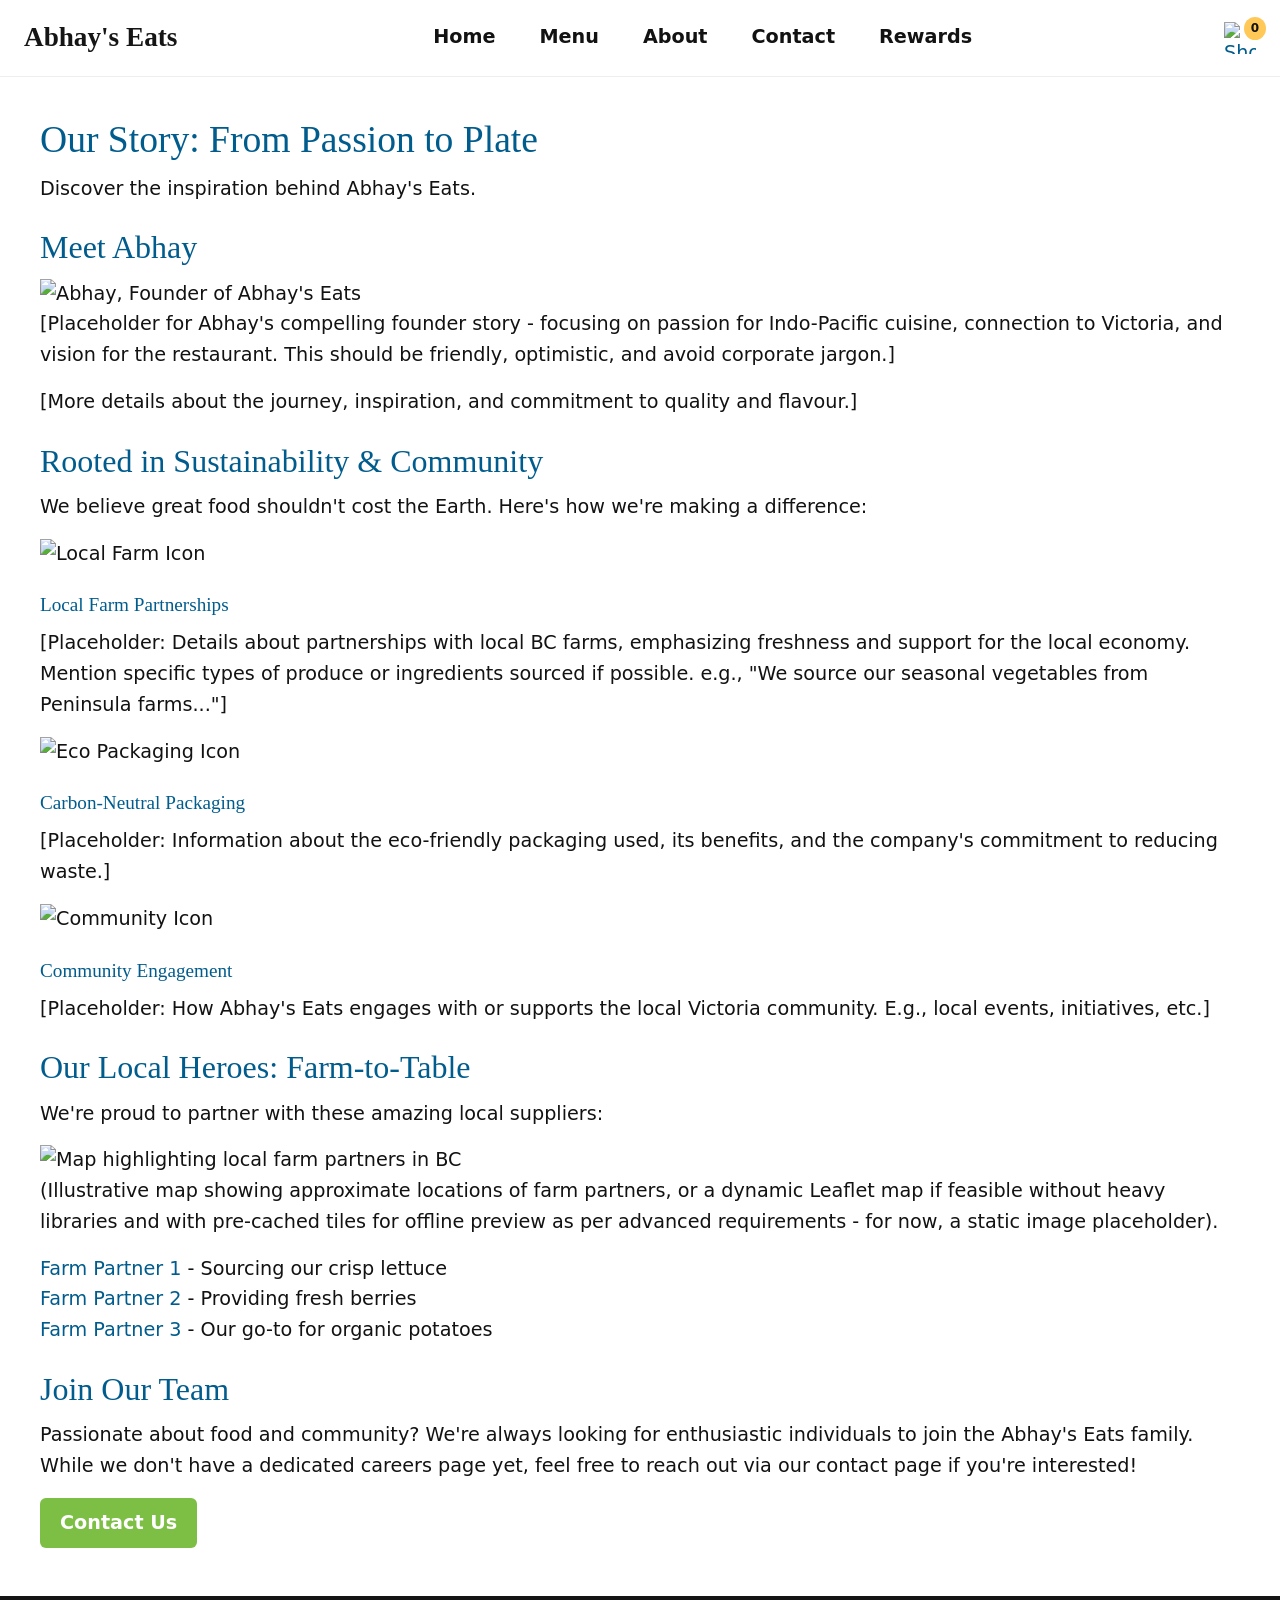
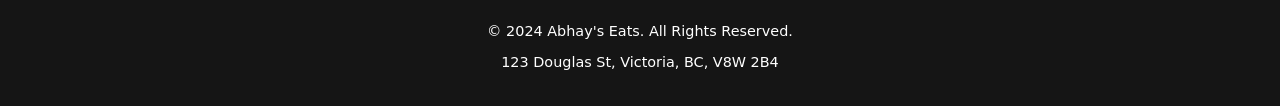
==== about.html @ 96bb1fec "feat: Initial project structure and content placeholders I've set up the foundational file and direc" ====
<!DOCTYPE html>
<html lang="en">
<head>
    <meta charset="UTF-8">
    <meta name="viewport" content="width=device-width, initial-scale=1.0">
    <title>About Abhay's Eats - Our Story & Commitment</title>
    <meta name="description" content="Learn about Abhay's Eats, our founder's journey, our commitment to local sourcing, sustainability, and the community.">
    <link rel="stylesheet" href="css/reset.css">
    <link rel="stylesheet" href="css/styles.css">
</head>
<body>
    <header>
        <div class="logo-container">
            <a href="index.html" class="logo-text">Abhay's Eats</a>
        </div>
        <nav>
            <ul>
                <li><a href="index.html">Home</a></li>
                <li><a href="menu.html">Menu</a></li>
                <li><a href="about.html">About</a></li>
                <li><a href="contact.html">Contact</a></li>
                <li><a href="#rewards">Rewards</a></li>
            </ul>
        </nav>
        <!-- Cart icon/summary placeholder -->
        <div id="cart-icon-container">
            <a href="#cart"> <!-- This will likely trigger the slide-in cart via JS -->
                <img src="assets/images/cart-icon_placeholder.svg" alt="Shopping Cart">
                <span id="cart-item-count">0</span>
            </a>
        </div>
    </header>

    <main>
        <section id="about-hero">
            <h2>Our Story: From Passion to Plate</h2>
            <p>Discover the inspiration behind Abhay's Eats.</p>
        </section>

        <section id="founder-story">
            <h3>Meet Abhay</h3>
            <div class="story-content">
                <img src="assets/images/abhay-founder_placeholder.jpg" alt="Abhay, Founder of Abhay's Eats" class="founder-image">
                <p>[Placeholder for Abhay's compelling founder story - focusing on passion for Indo-Pacific cuisine, connection to Victoria, and vision for the restaurant. This should be friendly, optimistic, and avoid corporate jargon.]</p>
                <p>[More details about the journey, inspiration, and commitment to quality and flavour.]</p>
            </div>
        </section>

        <section id="sustainability-commitment">
            <h3>Rooted in Sustainability & Community</h3>
            <p>We believe great food shouldn't cost the Earth. Here's how we're making a difference:</p>
            <div class="sustainability-points">
                <div class="point">
                    <img src="assets/images/local-farms_placeholder.png" alt="Local Farm Icon">
                    <h4>Local Farm Partnerships</h4>
                    <p>[Placeholder: Details about partnerships with local BC farms, emphasizing freshness and support for the local economy. Mention specific types of produce or ingredients sourced if possible. e.g., "We source our seasonal vegetables from Peninsula farms..."]</p>
                </div>
                <div class="point">
                    <img src="assets/images/carbon-neutral-packaging_placeholder.png" alt="Eco Packaging Icon">
                    <h4>Carbon-Neutral Packaging</h4>
                    <p>[Placeholder: Information about the eco-friendly packaging used, its benefits, and the company's commitment to reducing waste.]</p>
                </div>
                <div class="point">
                    <img src="assets/images/community-support_placeholder.png" alt="Community Icon">
                    <h4>Community Engagement</h4>
                    <p>[Placeholder: How Abhay's Eats engages with or supports the local Victoria community. E.g., local events, initiatives, etc.]</p>
                </div>
            </div>
        </section>

        <section id="farm-to-table-map">
            <h3>Our Local Heroes: Farm-to-Table</h3>
            <p>We're proud to partner with these amazing local suppliers:</p>
            <div class="map-placeholder">
                <!-- Placeholder for an illustrative map or a list/gallery of farm partners -->
                <img src="assets/images/bc-map-farms_placeholder.jpg" alt="Map highlighting local farm partners in BC">
                <p>(Illustrative map showing approximate locations of farm partners, or a dynamic Leaflet map if feasible without heavy libraries and with pre-cached tiles for offline preview as per advanced requirements - for now, a static image placeholder).</p>
            </div>
            <div class="farm-partners-list">
                <!-- Placeholder for list of farm partners -->
                <ul>
                    <li><a href="#" target="_blank" rel="noopener noreferrer">Farm Partner 1</a> - Sourcing our crisp lettuce</li>
                    <li><a href="#" target="_blank" rel="noopener noreferrer">Farm Partner 2</a> - Providing fresh berries</li>
                    <li><a href="#" target="_blank" rel="noopener noreferrer">Farm Partner 3</a> - Our go-to for organic potatoes</li>
                </ul>
            </div>
        </section>
        
        <section id="careers-preview">
            <h3>Join Our Team</h3>
            <p>Passionate about food and community? We're always looking for enthusiastic individuals to join the Abhay's Eats family. While we don't have a dedicated careers page yet, feel free to reach out via our contact page if you're interested!</p>
            <a href="contact.html" class="button">Contact Us</a>
        </section>

    </main>

    <footer>
        <div class="footer-content">
            <p>&copy; 2024 Abhay's Eats. All Rights Reserved.</p>
            <p>123 Douglas St, Victoria, BC, V8W 2B4</p>
        </div>
    </footer>

    <script src="js/cart.js"></script>
</body>
</html>
---- css/styles.css ----
/* css/styles.css */

/* --- CSS Custom Properties (Variables) --- */
:root {
    /* Color Palette */
    --color-ocean-blue: #005C8D;
    --color-wasabi-green: #7DBE45;
    --color-saffron-accent: #FFC857;
    --color-neutral-dark: #151515; /* High-contrast neutral from original prompt */
    --color-night: #121212;       /* Night from lean prompt */
    --color-cloud: #FFFFFF;       /* Cloud from lean prompt */
    --color-text-primary: var(--color-night);
    --color-text-secondary: #4a4a4a; /* A slightly lighter grey for secondary text */
    --color-background-light: var(--color-cloud);
    --color-background-dark: var(--color-night);
    --color-accent: var(--color-saffron-accent);
    --color-primary-action: var(--color-ocean-blue);
    --color-secondary-action: var(--color-wasabi-green);

    /* Typography */
    --font-primary: 'Inter', system-ui, -apple-system, BlinkMacSystemFont, "Segoe UI", Roboto, Oxygen, Ubuntu, Cantarell, "Open Sans", "Helvetica Neue", sans-serif;
    --font-headlines: 'Playfair Display', serif; /* From original prompt, fallback to serif */
    
    /* Spacing & Sizing */
    --spacing-unit: 8px;
    --border-radius-small: 3px;
    --border-radius-medium: 6px;

    /* Performance Goal: Total initial payload ≤ 100 KB. Inline critical CSS. */
    /* This will be handled by how we structure and load CSS later, not just variables. */
}

/* --- Basic Body & Typography Styling --- */
body {
    font-family: var(--font-primary);
    color: var(--color-text-primary);
    background-color: var(--color-background-light);
    line-height: 1.6;
    font-size: clamp(0.9rem, 0.6vw + 0.8rem, 1.2rem); /* Responsive base font size from lean prompt, adjusted max */
    margin: 0; /* Already in reset, but good for explicitness */
    padding: 0; /* Already in reset */
    -webkit-font-smoothing: antialiased;
    -moz-osx-font-smoothing: grayscale;
}

h1, h2, h3, h4, h5, h6 {
    font-family: var(--font-headlines);
    color: var(--color-primary-action); /* Using ocean blue for headlines */
    margin-top: calc(var(--spacing-unit) * 3);
    margin-bottom: calc(var(--spacing-unit) * 1.5);
    line-height: 1.2;
}

h1 {
    font-size: clamp(2rem, 1vw + 1.8rem, 3rem); /* Responsive H1 */
}

h2 {
    font-size: clamp(1.75rem, 1vw + 1.55rem, 2.5rem); /* Responsive H2 */
}

h3 {
    font-size: clamp(1.5rem, 1vw + 1.3rem, 2rem); /* Responsive H3 */
}

p {
    margin-bottom: calc(var(--spacing-unit) * 2);
}

a {
    color: var(--color-primary-action);
    text-decoration: none;
}

a:hover, a:focus {
    text-decoration: underline;
    color: var(--color-wasabi-green);
}

img {
    max-width: 100%;
    height: auto;
    display: block; /* Removes bottom space under images */
}

/* --- Basic Layout Elements --- */
header {
    background-color: var(--color-background-light);
    padding: calc(var(--spacing-unit) * 2) calc(var(--spacing-unit) * 3);
    border-bottom: 1px solid #eee; /* Light separator */
    display: flex;
    justify-content: space-between;
    align-items: center;
}

.logo-container .logo-text {
    font-family: var(--font-headlines);
    font-size: clamp(1.5rem, 0.5vw + 1.3rem, 2rem);
    font-weight: 600; /* Semi-bold for Playfair if available */
    color: var(--color-neutral-dark);
    text-decoration: none;
}
.logo-container .logo-text:hover {
    color: var(--color-ocean-blue);
}


nav ul {
    list-style: none;
    padding: 0;
    margin: 0;
    display: flex;
}

nav ul li {
    margin-left: calc(var(--spacing-unit) * 2.5);
}

nav ul li a {
    text-decoration: none;
    font-weight: 600; /* Inter semi-bold */
    color: var(--color-text-primary);
    padding: var(--spacing-unit) calc(var(--spacing-unit) * 1.5);
    border-radius: var(--border-radius-small);
    transition: background-color 0.3s ease, color 0.3s ease;
}

nav ul li a:hover,
nav ul li a:focus,
nav ul li a.active { /* Assuming an 'active' class for current page */
    background-color: var(--color-ocean-blue);
    color: var(--color-cloud);
    text-decoration: none;
}

#cart-icon-container {
    position: relative; /* For potential badge positioning */
    margin-left: calc(var(--spacing-unit) * 2);
}

#cart-icon-container img {
    width: 32px; /* Placeholder size */
    height: 32px;
}

#cart-icon-container #cart-item-count {
    position: absolute;
    top: -5px;
    right: -10px;
    background-color: var(--color-saffron-accent);
    color: var(--color-night);
    border-radius: 50%;
    padding: 2px 6px;
    font-size: 0.75rem;
    font-weight: bold;
    min-width: 10px;
    text-align: center;
}


main {
    padding: calc(var(--spacing-unit) * 2) calc(var(--spacing-unit) * 3);
    max-width: 1200px; /* Max content width for larger screens */
    margin: 0 auto; /* Center main content */
}

footer {
    background-color: var(--color-neutral-dark);
    color: var(--color-cloud);
    padding: calc(var(--spacing-unit) * 3) calc(var(--spacing-unit) * 3);
    text-align: center;
    margin-top: calc(var(--spacing-unit) * 4);
}

footer p {
    margin-bottom: var(--spacing-unit);
    font-size: 0.9rem;
}

footer a {
    color: var(--color-saffron-accent);
}
footer a:hover, footer a:focus {
    color: var(--color-wasabi-green);
}


/* --- Utility Classes --- */
.button {
    display: inline-block;
    padding: calc(var(--spacing-unit) * 1.25) calc(var(--spacing-unit) * 2.5);
    background-color: var(--color-secondary-action); /* Wasabi green for general buttons */
    color: var(--color-cloud);
    text-decoration: none;
    border-radius: var(--border-radius-medium);
    font-weight: 600;
    text-align: center;
    border: none;
    cursor: pointer;
    transition: background-color 0.3s ease, transform 0.2s ease;
}

.button:hover, .button:focus {
    background-color: #69a33a; /* Darker wasabi */
    color: var(--color-cloud);
    text-decoration: none;
    transform: translateY(-2px);
}

.button-primary {
    background-color: var(--color-primary-action); /* Ocean blue for primary CTAs */
    color: var(--color-cloud);
}

.button-primary:hover, .button-primary:focus {
    background-color: #004469; /* Darker ocean blue */
    color: var(--color-cloud);
}

/* Basic responsive considerations for navigation */
@media (max-width: 768px) {
    header {
        flex-direction: column;
        align-items: flex-start;
    }
    nav ul {
        flex-direction: column;
        width: 100%;
        margin-top: var(--spacing-unit);
    }
    nav ul li {
        margin-left: 0;
        margin-bottom: var(--spacing-unit);
        width: 100%;
    }
    nav ul li a {
        display: block; /* Make nav links full width on mobile */
        text-align: center;
    }
    #cart-icon-container {
        position: absolute; /* Example: move cart icon to top right on mobile */
        top: calc(var(--spacing-unit) * 2);
        right: calc(var(--spacing-unit) * 3);
    }
}

/* Hidden class for JS interactions */
.hidden, .cart-hidden, .modal-hidden {
    display: none !important; /* Important to override other display properties if needed */
}

/* Accessibility: Focus visible */
*:focus-visible {
  outline: 3px solid var(--color-saffron-accent);
  outline-offset: 2px;
}

/* Prefers Reduced Motion */
@media (prefers-reduced-motion: reduce) {
  *,
  *::before,
  *::after {
    animation-duration: 0.01ms !important;
    animation-iteration-count: 1 !important;
    transition-duration: 0.01ms !important;
    scroll-behavior: auto !important;
  }
}
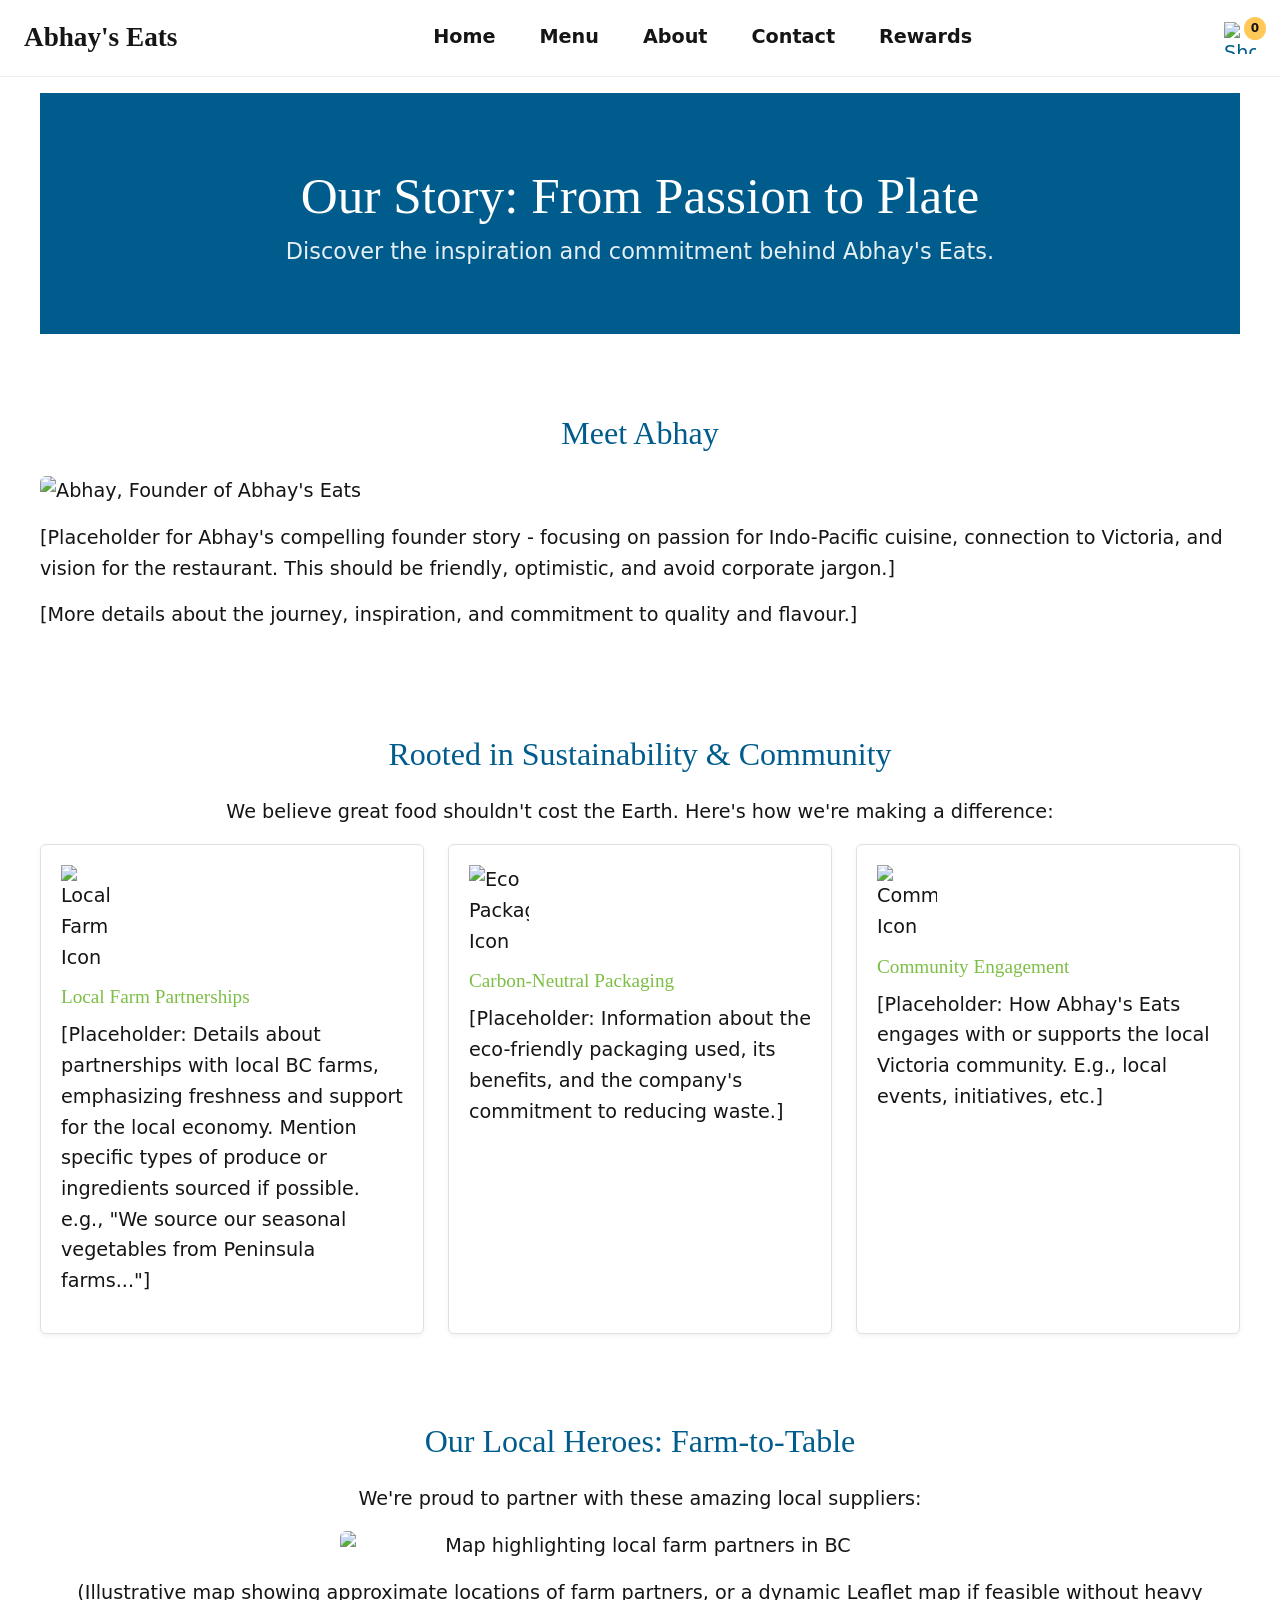
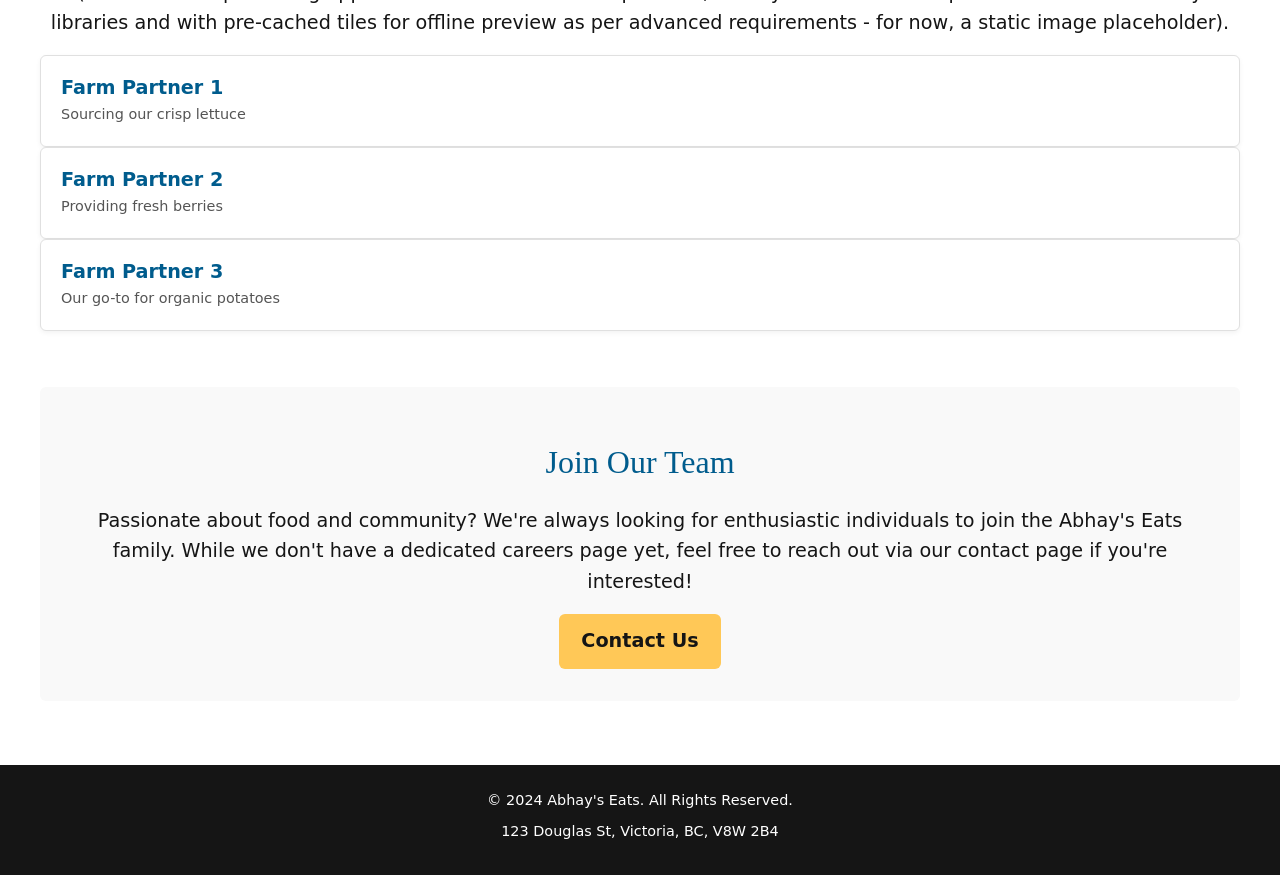
==== commit 125a6f98: "2" ====
--- a/about.html
+++ b/about.html
@@ -32,9 +32,11 @@
     </header>
 
     <main>
-        <section id="about-hero">
-            <h2>Our Story: From Passion to Plate</h2>
-            <p>Discover the inspiration behind Abhay's Eats.</p>
+        <section id="about-hero" class="hero-section text-center">
+            <div class="hero-content">
+                <h1 class="hero-title">Our Story: From Passion to Plate</h1>
+                <p class="hero-subtitle">Discover the inspiration and commitment behind Abhay's Eats.</p>
+            </div>
         </section>
 
         <section id="founder-story">
@@ -48,7 +50,7 @@
 
         <section id="sustainability-commitment">
             <h3>Rooted in Sustainability & Community</h3>
-            <p>We believe great food shouldn't cost the Earth. Here's how we're making a difference:</p>
+            <p class="text-center">We believe great food shouldn't cost the Earth. Here's how we're making a difference:</p>
             <div class="sustainability-points">
                 <div class="point">
                     <img src="assets/images/local-farms_placeholder.png" alt="Local Farm Icon">
@@ -70,23 +72,31 @@
 
         <section id="farm-to-table-map">
             <h3>Our Local Heroes: Farm-to-Table</h3>
-            <p>We're proud to partner with these amazing local suppliers:</p>
-            <div class="map-placeholder">
+            <p class="text-center">We're proud to partner with these amazing local suppliers:</p>
+            <div class="map-placeholder text-center">
                 <!-- Placeholder for an illustrative map or a list/gallery of farm partners -->
-                <img src="assets/images/bc-map-farms_placeholder.jpg" alt="Map highlighting local farm partners in BC">
+                <img src="assets/images/bc-map-farms_placeholder.jpg" alt="Map highlighting local farm partners in BC" style="max-width: 600px; margin-left: auto; margin-right: auto;">
                 <p>(Illustrative map showing approximate locations of farm partners, or a dynamic Leaflet map if feasible without heavy libraries and with pre-cached tiles for offline preview as per advanced requirements - for now, a static image placeholder).</p>
             </div>
-            <div class="farm-partners-list">
-                <!-- Placeholder for list of farm partners -->
-                <ul>
-                    <li><a href="#" target="_blank" rel="noopener noreferrer">Farm Partner 1</a> - Sourcing our crisp lettuce</li>
-                    <li><a href="#" target="_blank" rel="noopener noreferrer">Farm Partner 2</a> - Providing fresh berries</li>
-                    <li><a href="#" target="_blank" rel="noopener noreferrer">Farm Partner 3</a> - Our go-to for organic potatoes</li>
+            <div class="farm-partners-container">
+                <ul class="farm-partners-list">
+                    <li>
+                        <h4><a href="#" target="_blank" rel="noopener noreferrer">Farm Partner 1</a></h4>
+                        <p>Sourcing our crisp lettuce</p>
+                    </li>
+                    <li>
+                        <h4><a href="#" target="_blank" rel="noopener noreferrer">Farm Partner 2</a></h4>
+                        <p>Providing fresh berries</p>
+                    </li>
+                    <li>
+                        <h4><a href="#" target="_blank" rel="noopener noreferrer">Farm Partner 3</a></h4>
+                        <p>Our go-to for organic potatoes</p>
+                    </li>
                 </ul>
             </div>
         </section>
         
-        <section id="careers-preview">
+        <section id="careers-preview" class="text-center">
             <h3>Join Our Team</h3>
             <p>Passionate about food and community? We're always looking for enthusiastic individuals to join the Abhay's Eats family. While we don't have a dedicated careers page yet, feel free to reach out via our contact page if you're interested!</p>
             <a href="contact.html" class="button">Contact Us</a>
--- a/css/styles.css
+++ b/css/styles.css
@@ -6,20 +6,22 @@
     --color-ocean-blue: #005C8D;
     --color-wasabi-green: #7DBE45;
     --color-saffron-accent: #FFC857;
-    --color-neutral-dark: #151515; /* High-contrast neutral from original prompt */
-    --color-night: #121212;       /* Night from lean prompt */
-    --color-cloud: #FFFFFF;       /* Cloud from lean prompt */
-    --color-text-primary: var(--color-night);
-    --color-text-secondary: #4a4a4a; /* A slightly lighter grey for secondary text */
+    --color-neutral-dark: #151515; /* High-contrast neutral */
+    --color-cloud: #FFFFFF;       /* Using pure white for a clean background */
+    
+    --color-text-primary: var(--color-neutral-dark);
+    --color-text-secondary: #555555; /* A slightly lighter grey for secondary text */
     --color-background-light: var(--color-cloud);
-    --color-background-dark: var(--color-night);
-    --color-accent: var(--color-saffron-accent);
-    --color-primary-action: var(--color-ocean-blue);
-    --color-secondary-action: var(--color-wasabi-green);
+    --color-background-dark: var(--color-neutral-dark); /* For footer or inverted sections */
+    --color-accent-primary: var(--color-saffron-accent);
+    --color-accent-secondary: var(--color-wasabi-green);
+    --color-call-to-action: var(--color-saffron-accent); /* Saffron for CTAs */
+    --color-primary-theme: var(--color-ocean-blue);
+    --color-secondary-theme: var(--color-wasabi-green);
 
     /* Typography */
     --font-primary: 'Inter', system-ui, -apple-system, BlinkMacSystemFont, "Segoe UI", Roboto, Oxygen, Ubuntu, Cantarell, "Open Sans", "Helvetica Neue", sans-serif;
-    --font-headlines: 'Playfair Display', serif; /* From original prompt, fallback to serif */
+    --font-headlines: 'Playfair Display', serif;
     
     /* Spacing & Sizing */
     --spacing-unit: 8px;
@@ -45,7 +47,7 @@
 
 h1, h2, h3, h4, h5, h6 {
     font-family: var(--font-headlines);
-    color: var(--color-primary-action); /* Using ocean blue for headlines */
+    color: var(--color-primary-theme); /* Using ocean blue for headlines */
     margin-top: calc(var(--spacing-unit) * 3);
     margin-bottom: calc(var(--spacing-unit) * 1.5);
     line-height: 1.2;
@@ -68,13 +70,13 @@
 }
 
 a {
-    color: var(--color-primary-action);
+    color: var(--color-primary-theme);
     text-decoration: none;
 }
 
 a:hover, a:focus {
     text-decoration: underline;
-    color: var(--color-wasabi-green);
+    color: var(--color-secondary-theme); /* Wasabi green for link hover */
 }
 
 img {
@@ -128,7 +130,7 @@
 nav ul li a:hover,
 nav ul li a:focus,
 nav ul li a.active { /* Assuming an 'active' class for current page */
-    background-color: var(--color-ocean-blue);
+    background-color: var(--color-primary-theme);
     color: var(--color-cloud);
     text-decoration: none;
 }
@@ -147,8 +149,8 @@
     position: absolute;
     top: -5px;
     right: -10px;
-    background-color: var(--color-saffron-accent);
-    color: var(--color-night);
+    background-color: var(--color-call-to-action); /* Saffron for cart count */
+    color: var(--color-neutral-dark); /* Dark text for better contrast on saffron */
     border-radius: 50%;
     padding: 2px 6px;
     font-size: 0.75rem;
@@ -178,10 +180,10 @@
 }
 
 footer a {
-    color: var(--color-saffron-accent);
+    color: var(--color-accent-primary); /* Saffron for footer links */
 }
 footer a:hover, footer a:focus {
-    color: var(--color-wasabi-green);
+    color: var(--color-accent-secondary); /* Wasabi for footer link hover */
 }
 
 
@@ -189,32 +191,47 @@
 .button {
     display: inline-block;
     padding: calc(var(--spacing-unit) * 1.25) calc(var(--spacing-unit) * 2.5);
-    background-color: var(--color-secondary-action); /* Wasabi green for general buttons */
-    color: var(--color-cloud);
+    background-color: var(--color-call-to-action); /* Saffron for general buttons/CTAs */
+    color: var(--color-neutral-dark); /* Dark text on Saffron for contrast */
     text-decoration: none;
     border-radius: var(--border-radius-medium);
-    font-weight: 600;
-    text-align: center;
-    border: none;
+    font-weight: 600; /* Inter semi-bold */
+    font-family: var(--font-primary);
+    text-align: center;
+    border: 2px solid transparent; /* Adding border for focus state */
     cursor: pointer;
-    transition: background-color 0.3s ease, transform 0.2s ease;
+    transition: background-color 0.3s ease, color 0.3s ease, transform 0.2s ease, border-color 0.3s ease;
 }
 
 .button:hover, .button:focus {
-    background-color: #69a33a; /* Darker wasabi */
-    color: var(--color-cloud);
+    background-color: #e6b44a; /* Darker Saffron */
+    color: var(--color-neutral-dark);
     text-decoration: none;
     transform: translateY(-2px);
-}
-
-.button-primary {
-    background-color: var(--color-primary-action); /* Ocean blue for primary CTAs */
+    border-color: var(--color-neutral-dark); /* Border for focus indication */
+}
+
+.button-primary { /* Could be used for more prominent CTAs if needed */
+    background-color: var(--color-primary-theme); /* Ocean blue */
     color: var(--color-cloud);
 }
 
 .button-primary:hover, .button-primary:focus {
     background-color: #004469; /* Darker ocean blue */
     color: var(--color-cloud);
+    border-color: var(--color-saffron-accent);
+}
+
+.button-secondary { /* Example for a secondary action style */
+    background-color: transparent;
+    color: var(--color-primary-theme);
+    border: 2px solid var(--color-primary-theme);
+}
+
+.button-secondary:hover, .button-secondary:focus {
+    background-color: var(--color-primary-theme);
+    color: var(--color-cloud);
+    border-color: var(--color-primary-theme);
 }
 
 /* Basic responsive considerations for navigation */
@@ -266,3 +283,123 @@
     scroll-behavior: auto !important;
   }
 }
+
+/* --- Page Specific: About Us --- */
+
+.hero-section {
+    background-color: var(--color-primary-theme); /* Ocean Blue background */
+    color: var(--color-cloud); /* White text */
+    padding: calc(var(--spacing-unit) * 6) calc(var(--spacing-unit) * 3);
+    margin-bottom: calc(var(--spacing-unit) * 4); /* Space below hero */
+}
+
+.hero-section .hero-title {
+    color: var(--color-cloud); /* Ensure title is white */
+    font-size: clamp(2.5rem, 1.5vw + 2rem, 3.5rem); /* Larger hero title */
+    margin-bottom: calc(var(--spacing-unit) * 1);
+}
+
+.hero-section .hero-subtitle {
+    font-size: clamp(1.1rem, 0.5vw + 1rem, 1.5rem);
+    font-family: var(--font-primary);
+    font-weight: 400;
+    opacity: 0.9;
+}
+
+.text-center {
+    text-align: center;
+}
+
+#founder-story .founder-image {
+    border-radius: var(--border-radius-medium);
+    margin-bottom: calc(var(--spacing-unit) * 2);
+}
+
+/* Card-like styling for points/features */
+.sustainability-points,
+.farm-partners-list ul {
+    display: flex;
+    flex-wrap: wrap;
+    gap: calc(var(--spacing-unit) * 3);
+    padding-left: 0; /* Remove default ul padding if it's a list */
+    list-style: none; /* Remove list styles if it's a list */
+}
+
+.sustainability-points .point,
+.farm-partners-list li {
+    background-color: var(--color-background-light);
+    border: 1px solid #e0e0e0; /* Light border for cards */
+    border-radius: var(--border-radius-medium);
+    padding: calc(var(--spacing-unit) * 2.5);
+    flex: 1 1 300px; /* Flex-grow, flex-shrink, flex-basis */
+    box-shadow: 0 2px 5px rgba(0,0,0,0.05);
+    transition: transform 0.3s ease, box-shadow 0.3s ease;
+}
+
+.sustainability-points .point:hover,
+.farm-partners-list li:hover {
+    transform: translateY(-5px);
+    box-shadow: 0 4px 10px rgba(0,0,0,0.1);
+}
+
+.sustainability-points .point img {
+    max-width: 60px; /* Control icon size */
+    margin-bottom: calc(var(--spacing-unit) * 1.5);
+}
+
+.sustainability-points .point h4 {
+    color: var(--color-secondary-theme); /* Wasabi green for sub-section titles */
+    margin-top: 0;
+}
+
+#farm-to-table-map .map-placeholder img {
+    border-radius: var(--border-radius-medium);
+    margin-bottom: calc(var(--spacing-unit) * 2);
+}
+
+#careers-preview {
+    background-color: #f9f9f9; /* Light grey background for contrast */
+    padding: calc(var(--spacing-unit) * 4) calc(var(--spacing-unit) * 3);
+    text-align: center;
+    border-radius: var(--border-radius-medium);
+    margin-top: calc(var(--spacing-unit) * 4);
+}
+
+#careers-preview h3 {
+    color: var(--color-primary-theme);
+}
+
+/* Enhancements for general page structure */
+section {
+    padding: calc(var(--spacing-unit) * 3) 0; /* Vertical padding for sections */
+    margin-bottom: calc(var(--spacing-unit) * 2); /* Space between sections */
+}
+
+section > h2, section > h3 {
+    text-align: center;
+    margin-bottom: calc(var(--spacing-unit) * 3);
+}
+
+.farm-partners-list li h4 {
+    font-family: var(--font-primary);
+    font-weight: 600; /* Inter semi-bold */
+    color: var(--color-primary-theme); /* Ocean blue for partner names */
+    margin-top: 0;
+    margin-bottom: calc(var(--spacing-unit) * 0.5);
+}
+
+.farm-partners-list li h4 a {
+    color: inherit; /* Inherit color from h4 */
+    text-decoration: none;
+}
+
+.farm-partners-list li h4 a:hover {
+    text-decoration: underline;
+    color: var(--color-secondary-theme); /* Wasabi green for hover */
+}
+
+.farm-partners-list li p {
+    font-size: 0.9rem;
+    color: var(--color-text-secondary);
+    margin-bottom: 0;
+}
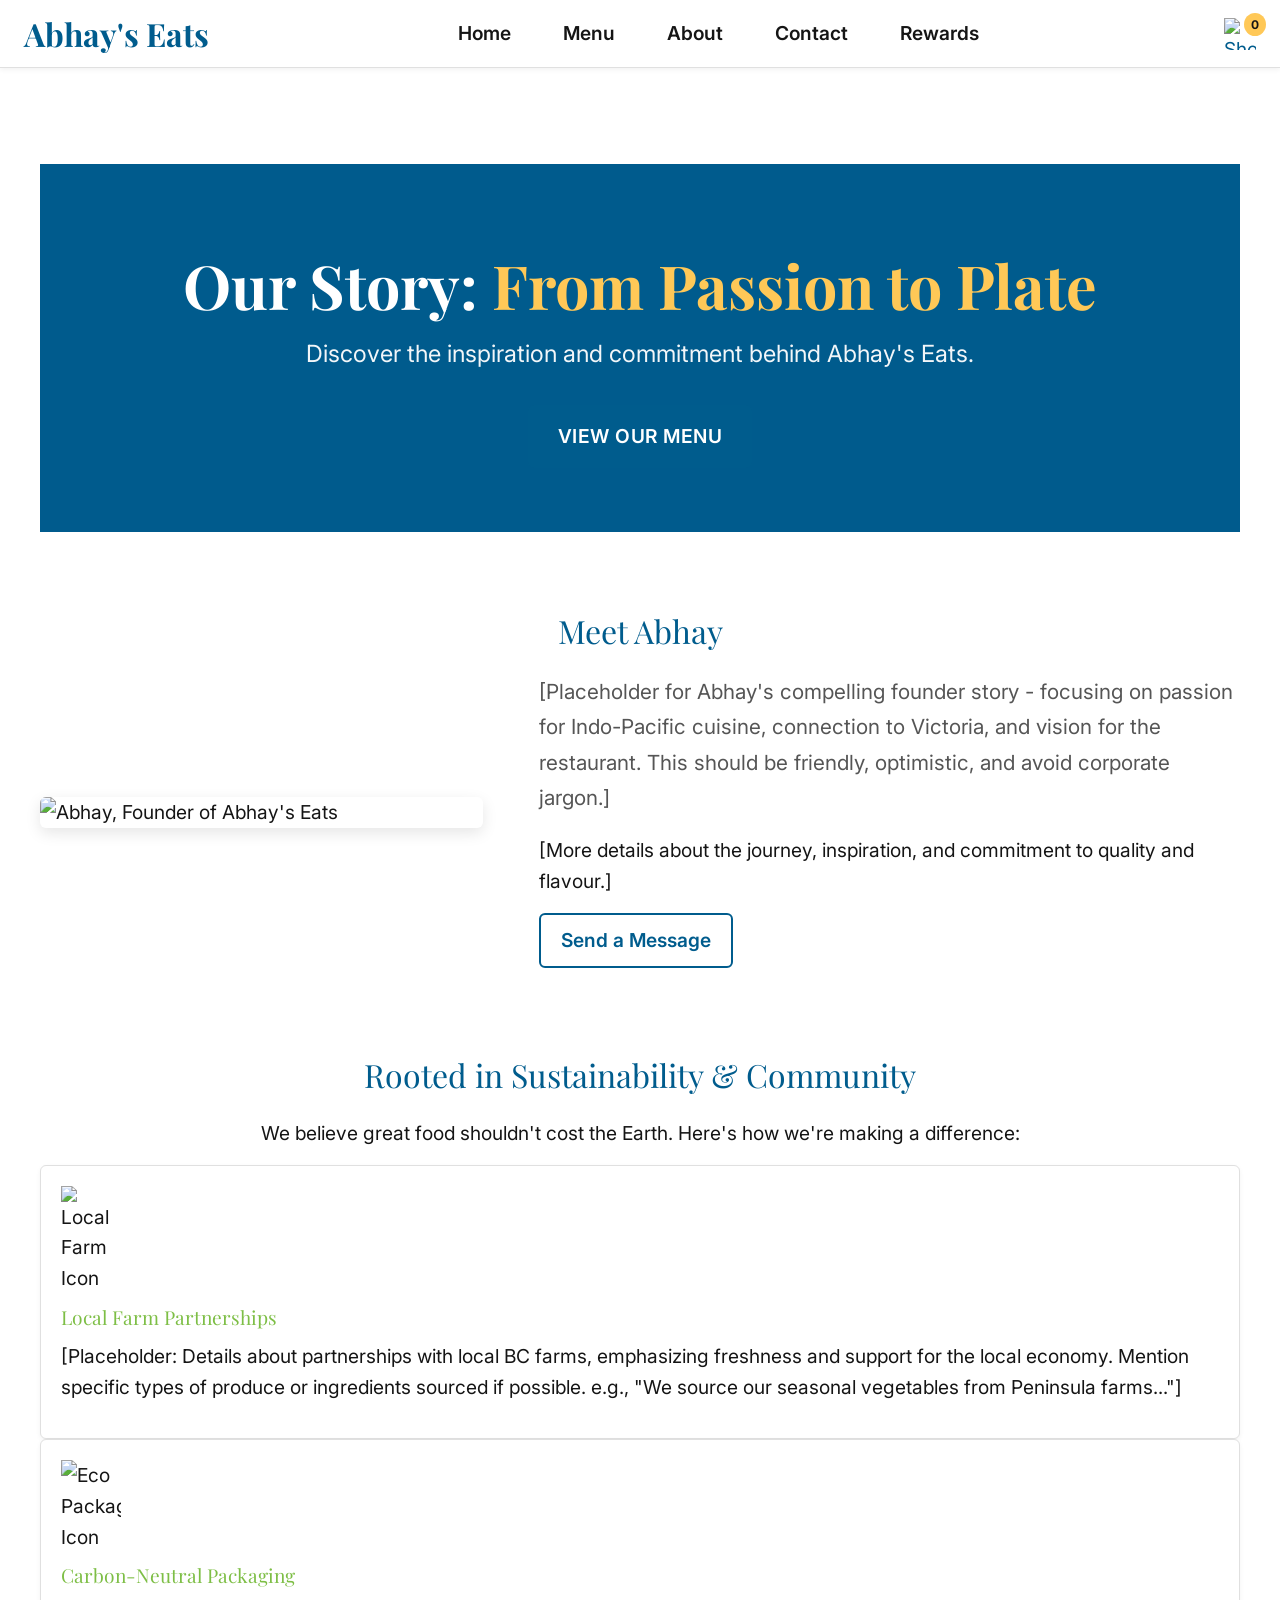
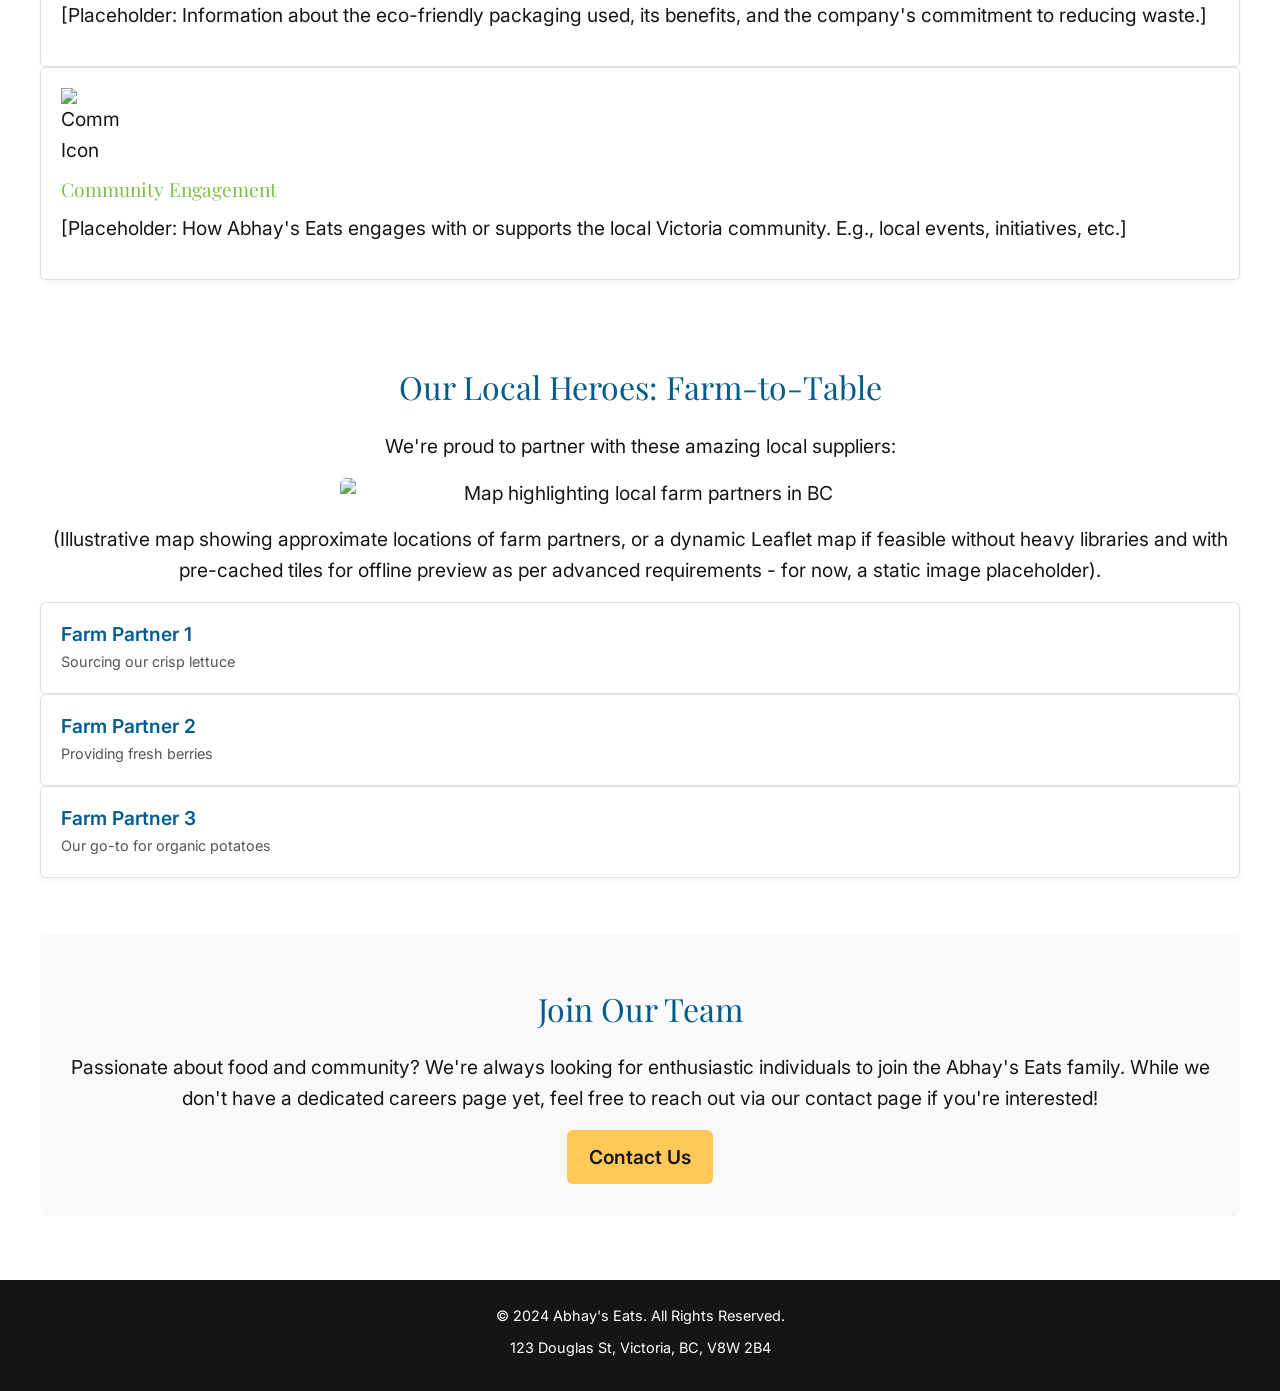
==== commit fc2ef9c4: "3" ====
--- a/about.html
+++ b/about.html
@@ -5,6 +5,9 @@
     <meta name="viewport" content="width=device-width, initial-scale=1.0">
     <title>About Abhay's Eats - Our Story & Commitment</title>
     <meta name="description" content="Learn about Abhay's Eats, our founder's journey, our commitment to local sourcing, sustainability, and the community.">
+    <link rel="preconnect" href="https://fonts.googleapis.com">
+    <link rel="preconnect" href="https://fonts.gstatic.com" crossorigin>
+    <link href="https://fonts.googleapis.com/css2?family=Inter:wght@400;600&family=Playfair+Display:wght@700&display=swap" rel="stylesheet">
     <link rel="stylesheet" href="css/reset.css">
     <link rel="stylesheet" href="css/styles.css">
 </head>
@@ -33,18 +36,26 @@
 
     <main>
         <section id="about-hero" class="hero-section text-center">
+            <div class="hero-background-image"></div>
+            <div class="hero-overlay"></div>
             <div class="hero-content">
-                <h1 class="hero-title">Our Story: From Passion to Plate</h1>
+                <h1 class="hero-title">Our Story: <span class="highlight-playful">From Passion to Plate</span></h1>
                 <p class="hero-subtitle">Discover the inspiration and commitment behind Abhay's Eats.</p>
+                <a href="menu.html" class="button button-primary hero-cta">View Our Menu</a>
             </div>
         </section>
 
         <section id="founder-story">
-            <h3>Meet Abhay</h3>
-            <div class="story-content">
-                <img src="assets/images/abhay-founder_placeholder.jpg" alt="Abhay, Founder of Abhay's Eats" class="founder-image">
-                <p>[Placeholder for Abhay's compelling founder story - focusing on passion for Indo-Pacific cuisine, connection to Victoria, and vision for the restaurant. This should be friendly, optimistic, and avoid corporate jargon.]</p>
-                <p>[More details about the journey, inspiration, and commitment to quality and flavour.]</p>
+            <h3 class="section-title">Meet Abhay</h3>
+            <div class="founder-content-grid">
+                <div class="founder-image-container">
+                    <img src="assets/images/abhay-founder_placeholder.jpg" alt="Abhay, Founder of Abhay's Eats" class="founder-image responsive-image shadow-lift">
+                </div>
+                <div class="founder-text-content">
+                    <p class="lead-paragraph">[Placeholder for Abhay's compelling founder story - focusing on passion for Indo-Pacific cuisine, connection to Victoria, and vision for the restaurant. This should be friendly, optimistic, and avoid corporate jargon.]</p>
+                    <p>[More details about the journey, inspiration, and commitment to quality and flavour.]</p>
+                    <a href="contact.html#message-abhay" class="button button-secondary">Send a Message</a>
+                </div>
             </div>
         </section>
 
--- a/css/styles.css
+++ b/css/styles.css
@@ -85,27 +85,32 @@
     display: block; /* Removes bottom space under images */
 }
 
-/* --- Basic Layout Elements --- */
+/* --- Header Enhancements --- */
 header {
-    background-color: var(--color-background-light);
-    padding: calc(var(--spacing-unit) * 2) calc(var(--spacing-unit) * 3);
-    border-bottom: 1px solid #eee; /* Light separator */
+    background-color: var(--color-cloud); /* Kept light for a clean look */
+    padding: var(--spacing-unit) calc(var(--spacing-unit) * 3); /* Reduced vertical padding slightly */
+    border-bottom: 1px solid #e0e0e0; /* Softer border */
     display: flex;
     justify-content: space-between;
     align-items: center;
+    position: sticky; /* Sticky header for better navigation */
+    top: 0;
+    z-index: 1000; /* Ensure header stays on top */
+    box-shadow: 0 2px 5px rgba(0,0,0,0.05); /* Subtle shadow for depth */
 }
 
 .logo-container .logo-text {
     font-family: var(--font-headlines);
-    font-size: clamp(1.5rem, 0.5vw + 1.3rem, 2rem);
-    font-weight: 600; /* Semi-bold for Playfair if available */
+    font-size: clamp(1.8rem, 0.5vw + 1.6rem, 2.2rem); /* Slightly larger logo */
+    font-weight: 700; /* Playfair Display bold */
+    color: var(--color-primary-theme); /* Ocean blue for logo */
+    text-decoration: none;
+    transition: color 0.3s ease;
+}
+
+.logo-container .logo-text:hover {
     color: var(--color-neutral-dark);
-    text-decoration: none;
-}
-.logo-container .logo-text:hover {
-    color: var(--color-ocean-blue);
-}
-
+}
 
 nav ul {
     list-style: none;
@@ -121,18 +126,46 @@
 nav ul li a {
     text-decoration: none;
     font-weight: 600; /* Inter semi-bold */
-    color: var(--color-text-primary);
-    padding: var(--spacing-unit) calc(var(--spacing-unit) * 1.5);
-    border-radius: var(--border-radius-small);
-    transition: background-color 0.3s ease, color 0.3s ease;
+    font-family: var(--font-primary);
+    color: var(--color-neutral-dark); /* Darker text for better contrast */
+    padding: calc(var(--spacing-unit) * 1.5) calc(var(--spacing-unit) * 2); /* Increased padding for bigger hit area */
+    border-radius: var(--border-radius-medium); /* Slightly more rounded */
+    transition: background-color 0.3s ease, color 0.3s ease, transform 0.2s ease;
+    position: relative; /* For pseudo-elements */
+    overflow: hidden; /* For effects */
+}
+
+nav ul li a::before {
+    content: '';
+    position: absolute;
+    bottom: 0;
+    left: 50%;
+    transform: translateX(-50%);
+    width: 0;
+    height: 2px;
+    background-color: var(--color-saffron-accent);
+    transition: width 0.3s ease;
+}
+
+nav ul li a:hover::before,
+nav ul li a:focus::before,
+nav ul li a.active::before {
+    width: 70%; /* Underline effect */
 }
 
 nav ul li a:hover,
 nav ul li a:focus,
-nav ul li a.active { /* Assuming an 'active' class for current page */
-    background-color: var(--color-primary-theme);
-    color: var(--color-cloud);
-    text-decoration: none;
+nav ul li a.active {
+    background-color: transparent; /* Remove background color change */
+    color: var(--color-primary-theme); /* Change text color to primary theme on hover/active */
+    text-decoration: none; /* Ensure no underline from default browser styles */
+    transform: translateY(-1px); /* Subtle lift effect */
+}
+
+/* Adjust active link specifically if an active class is used */
+nav ul li a.active {
+    color: var(--color-primary-theme);
+    font-weight: 700; /* Bolder for active */
 }
 
 #cart-icon-container {
@@ -159,11 +192,11 @@
     text-align: center;
 }
 
-
 main {
     padding: calc(var(--spacing-unit) * 2) calc(var(--spacing-unit) * 3);
     max-width: 1200px; /* Max content width for larger screens */
     margin: 0 auto; /* Center main content */
+    padding-top: calc(var(--spacing-unit) * 12); /* Add padding to offset sticky header */
 }
 
 footer {
@@ -185,7 +218,6 @@
 footer a:hover, footer a:focus {
     color: var(--color-accent-secondary); /* Wasabi for footer link hover */
 }
-
 
 /* --- Utility Classes --- */
 .button {
@@ -287,23 +319,68 @@
 /* --- Page Specific: About Us --- */
 
 .hero-section {
-    background-color: var(--color-primary-theme); /* Ocean Blue background */
-    color: var(--color-cloud); /* White text */
-    padding: calc(var(--spacing-unit) * 6) calc(var(--spacing-unit) * 3);
-    margin-bottom: calc(var(--spacing-unit) * 4); /* Space below hero */
+    position: relative; /* Needed for absolute positioning of overlay and image */
+    background-color: var(--color-primary-theme); /* Fallback if image fails */
+    color: var(--color-cloud);
+    padding: calc(var(--spacing-unit) * 8) calc(var(--spacing-unit) * 3); /* Increased padding */
+    margin-bottom: calc(var(--spacing-unit) * 4);
+    overflow: hidden; /* To contain pseudo-elements or absolutely positioned children */
+}
+
+.hero-background-image {
+    position: absolute;
+    top: 0;
+    left: 0;
+    width: 100%;
+    height: 100%;
+    background-image: url('../assets/images/restaurant-interior_placeholder.jpg'); /* Placeholder */
+    background-size: cover;
+    background-position: center;
+    z-index: 1;
+}
+
+.hero-overlay {
+    position: absolute;
+    top: 0;
+    left: 0;
+    width: 100%;
+    height: 100%;
+    background-color: rgba(0, 92, 141, 0.7); /* Ocean blue with 70% opacity */
+    z-index: 2;
+}
+
+.hero-section .hero-content {
+    position: relative; /* To sit on top of overlay and image */
+    z-index: 3;
 }
 
 .hero-section .hero-title {
-    color: var(--color-cloud); /* Ensure title is white */
-    font-size: clamp(2.5rem, 1.5vw + 2rem, 3.5rem); /* Larger hero title */
-    margin-bottom: calc(var(--spacing-unit) * 1);
+    color: var(--color-cloud);
+    font-size: clamp(2.8rem, 2vw + 2.2rem, 4.5rem); /* Even larger hero title */
+    margin-bottom: calc(var(--spacing-unit) * 2);
+    font-weight: 700; /* Playfair Display Bold */
+    line-height: 1.1;
+}
+
+.hero-title .highlight-playful {
+    font-family: 'Playfair Display', serif; /* Or a more playful script if available */
+    color: var(--color-saffron-accent); /* Saffron accent for highlight */
+    display: inline-block; /* Allows for subtle transformations if desired */
 }
 
 .hero-section .hero-subtitle {
-    font-size: clamp(1.1rem, 0.5vw + 1rem, 1.5rem);
+    font-size: clamp(1.2rem, 0.6vw + 1rem, 1.7rem); /* Larger subtitle */
     font-family: var(--font-primary);
     font-weight: 400;
-    opacity: 0.9;
+    opacity: 0.95; /* Slightly more opaque */
+    margin-bottom: calc(var(--spacing-unit) * 4); /* More space before CTA */
+}
+
+.hero-cta {
+    padding: calc(var(--spacing-unit) * 1.75) calc(var(--spacing-unit) * 3.5);
+    font-size: clamp(1rem, 0.5vw + 0.8rem, 1.25rem); /* Responsive font size for button */
+    text-transform: uppercase;
+    letter-spacing: 0.5px;
 }
 
 .text-center {
@@ -313,33 +390,91 @@
 #founder-story .founder-image {
     border-radius: var(--border-radius-medium);
     margin-bottom: calc(var(--spacing-unit) * 2);
-}
-
-/* Card-like styling for points/features */
-.sustainability-points,
-.farm-partners-list ul {
-    display: flex;
-    flex-wrap: wrap;
-    gap: calc(var(--spacing-unit) * 3);
-    padding-left: 0; /* Remove default ul padding if it's a list */
-    list-style: none; /* Remove list styles if it's a list */
-}
-
+    /* Replaced by .responsive-image and .shadow-lift potentially */
+}
+
+.responsive-image {
+    max-width: 100%;
+    height: auto;
+    border-radius: var(--border-radius-medium);
+}
+
+.shadow-lift {
+    box-shadow: 0 5px 15px rgba(0,0,0,0.1);
+    transition: transform 0.3s ease, box-shadow 0.3s ease;
+}
+
+.shadow-lift:hover {
+    transform: translateY(-5px);
+    box-shadow: 0 10px 25px rgba(0,0,0,0.15);
+}
+
+.founder-content-grid {
+    display: grid;
+    grid-template-columns: 1fr;
+    gap: calc(var(--spacing-unit) * 4);
+    align-items: center;
+}
+
+@media (min-width: 769px) { /* Apply two-column layout for wider screens */
+    .founder-content-grid {
+        grid-template-columns: 1fr 1.5fr; /* Image smaller column, text larger */
+    }
+    #founder-story .founder-image-container {
+        padding-right: calc(var(--spacing-unit) * 3); /* Optional: if image needs to be not full width of its column */
+    }
+}
+
+.founder-text-content .lead-paragraph {
+    font-size: clamp(1.1rem, 0.5vw + 0.9rem, 1.3rem);
+    font-weight: 400;
+    color: var(--color-text-secondary);
+    line-height: 1.7;
+    margin-bottom: calc(var(--spacing-unit) * 2.5);
+}
+
+.founder-text-content p {
+    margin-bottom: calc(var(--spacing-unit) * 2);
+}
+
+/* Card visual polish */
 .sustainability-points .point,
 .farm-partners-list li {
     background-color: var(--color-background-light);
-    border: 1px solid #e0e0e0; /* Light border for cards */
+    border: 1px solid #e0e0e0;
     border-radius: var(--border-radius-medium);
     padding: calc(var(--spacing-unit) * 2.5);
-    flex: 1 1 300px; /* Flex-grow, flex-shrink, flex-basis */
+    flex: 1 1 300px;
     box-shadow: 0 2px 5px rgba(0,0,0,0.05);
-    transition: transform 0.3s ease, box-shadow 0.3s ease;
+    transition: transform 0.3s ease, box-shadow 0.3s ease, border-color 0.3s ease;
+    position: relative; /* For accent border */
+    overflow: hidden; /* To contain accent border */
+}
+
+.sustainability-points .point::before,
+.farm-partners-list li::before {
+    content: '';
+    position: absolute;
+    top: 0;
+    left: 0;
+    width: 100%;
+    height: 4px; /* Thickness of the accent border */
+    background-color: var(--color-saffron-accent); /* Saffron accent */
+    transform: scaleX(0);
+    transform-origin: left;
+    transition: transform 0.4s ease-out;
+}
+
+.sustainability-points .point:hover::before,
+.farm-partners-list li:hover::before {
+    transform: scaleX(1);
 }
 
 .sustainability-points .point:hover,
 .farm-partners-list li:hover {
     transform: translateY(-5px);
-    box-shadow: 0 4px 10px rgba(0,0,0,0.1);
+    box-shadow: 0 6px 15px rgba(0,0,0,0.1);
+    border-color: #d0d0d0; /* Slightly darker border on hover */
 }
 
 .sustainability-points .point img {
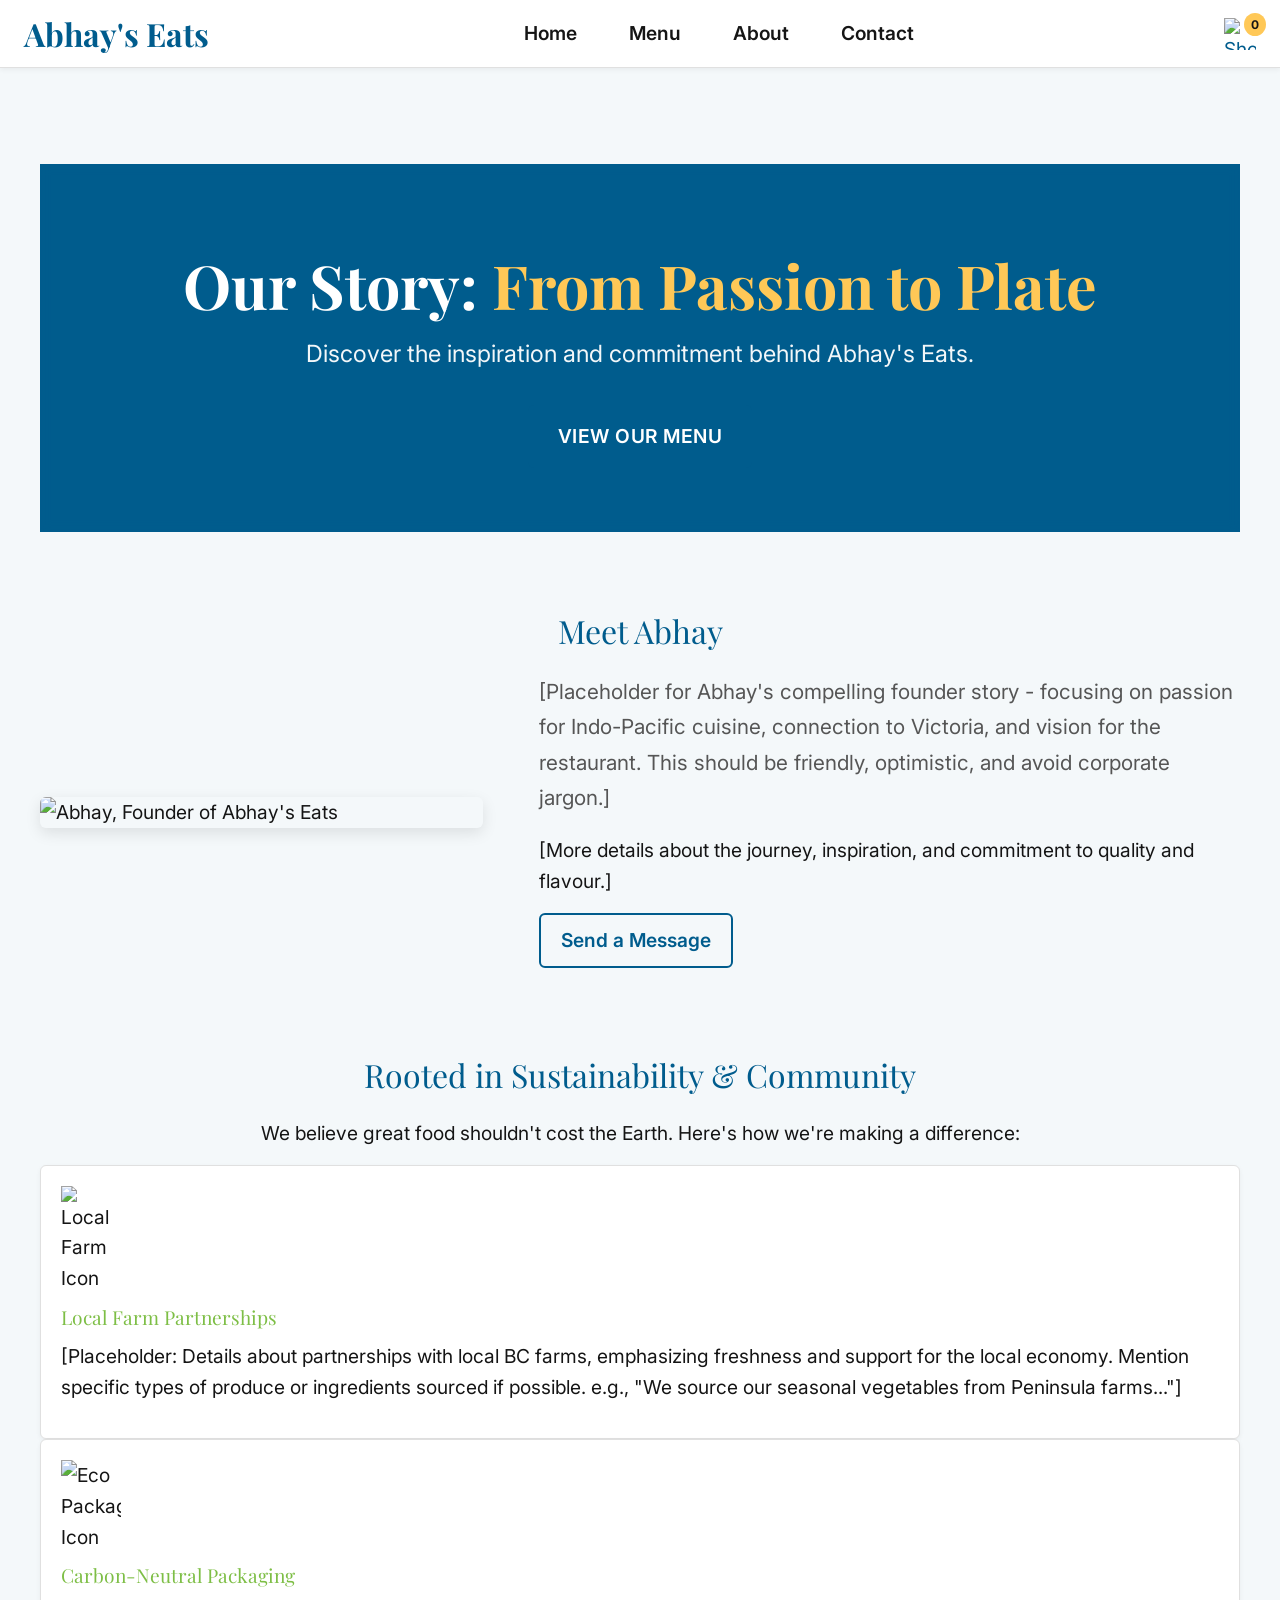
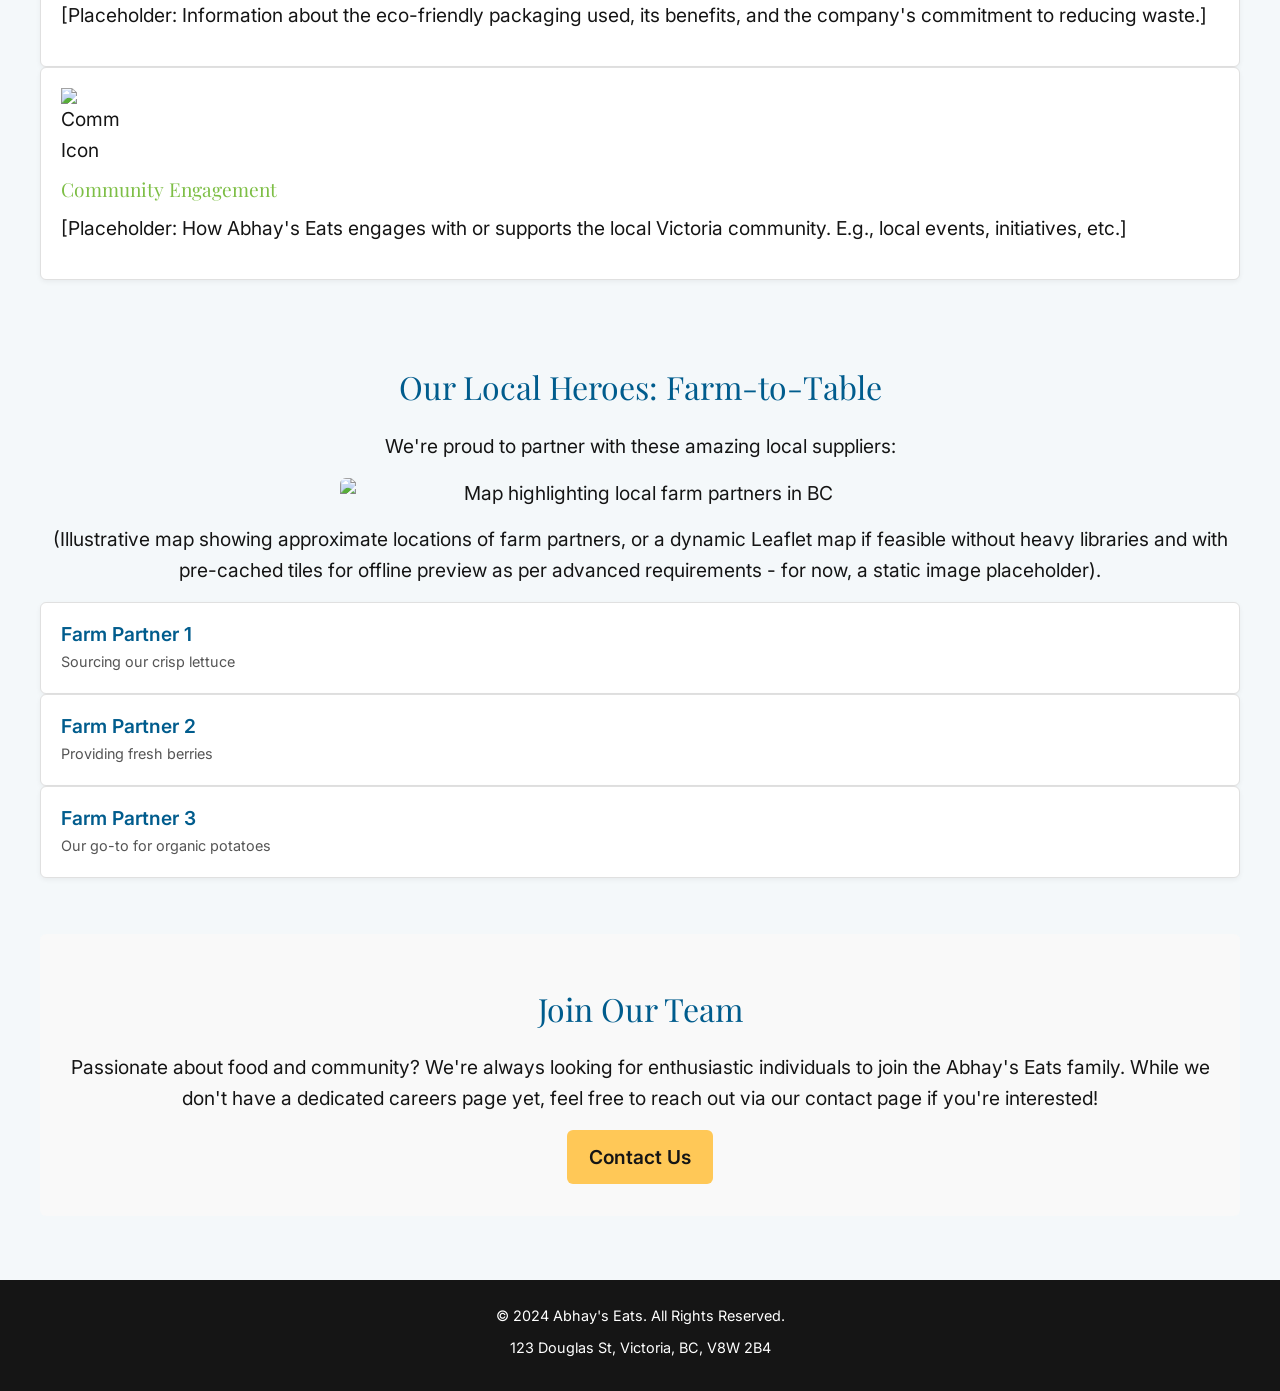
==== commit db6d3eb3: "5 herobg iage" ====
--- a/about.html
+++ b/about.html
@@ -22,7 +22,6 @@
                 <li><a href="menu.html">Menu</a></li>
                 <li><a href="about.html">About</a></li>
                 <li><a href="contact.html">Contact</a></li>
-                <li><a href="#rewards">Rewards</a></li>
             </ul>
         </nav>
         <!-- Cart icon/summary placeholder -->
--- a/css/styles.css
+++ b/css/styles.css
@@ -8,10 +8,12 @@
     --color-saffron-accent: #FFC857;
     --color-neutral-dark: #151515; /* High-contrast neutral */
     --color-cloud: #FFFFFF;       /* Using pure white for a clean background */
+    --color-background-subtle: #F4F8FA; /* New subtle background */
     
     --color-text-primary: var(--color-neutral-dark);
     --color-text-secondary: #555555; /* A slightly lighter grey for secondary text */
-    --color-background-light: var(--color-cloud);
+    --color-background-light: var(--color-background-subtle); /* CHANGED from --color-cloud */
+    --color-background-cards: var(--color-cloud); /* Explicitly keep cards white for contrast */
     --color-background-dark: var(--color-neutral-dark); /* For footer or inverted sections */
     --color-accent-primary: var(--color-saffron-accent);
     --color-accent-secondary: var(--color-wasabi-green);
@@ -333,7 +335,7 @@
     left: 0;
     width: 100%;
     height: 100%;
-    background-image: url('../assets/images/restaurant-interior_placeholder.jpg'); /* Placeholder */
+    background-image: url('../assets/images/ffherobg.jpg'); /* Updated background image */
     background-size: cover;
     background-position: center;
     z-index: 1;
@@ -345,7 +347,9 @@
     left: 0;
     width: 100%;
     height: 100%;
-    background-color: rgba(0, 92, 141, 0.7); /* Ocean blue with 70% opacity */
+    background-color: rgba(0, 92, 141, 0.5); /* Ocean blue with 50% opacity for a lighter blur effect */
+    backdrop-filter: blur(5px); /* Added blur effect */
+    -webkit-backdrop-filter: blur(5px); /* Safari support for backdrop-filter */
     z-index: 2;
 }
 
@@ -440,7 +444,7 @@
 /* Card visual polish */
 .sustainability-points .point,
 .farm-partners-list li {
-    background-color: var(--color-background-light);
+    background-color: var(--color-background-cards); /* Ensure cards stay white */
     border: 1px solid #e0e0e0;
     border-radius: var(--border-radius-medium);
     padding: calc(var(--spacing-unit) * 2.5);
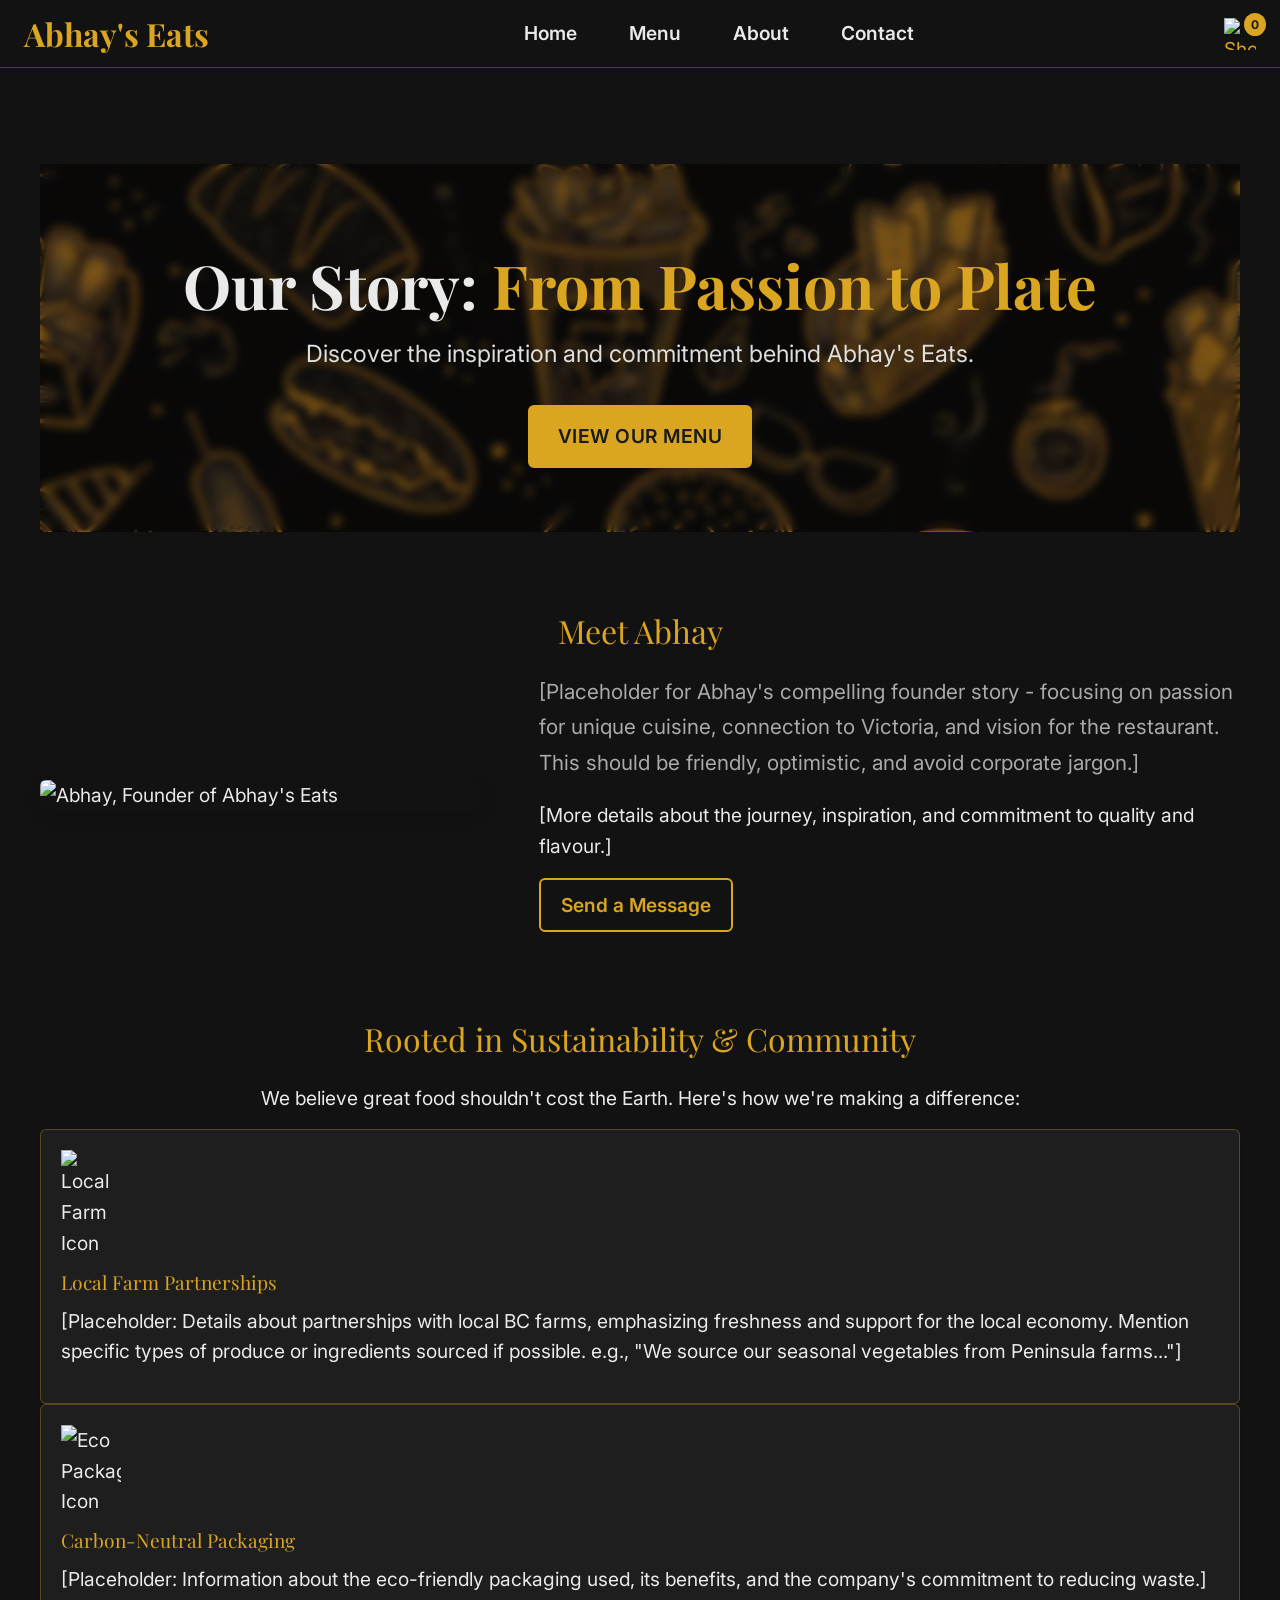
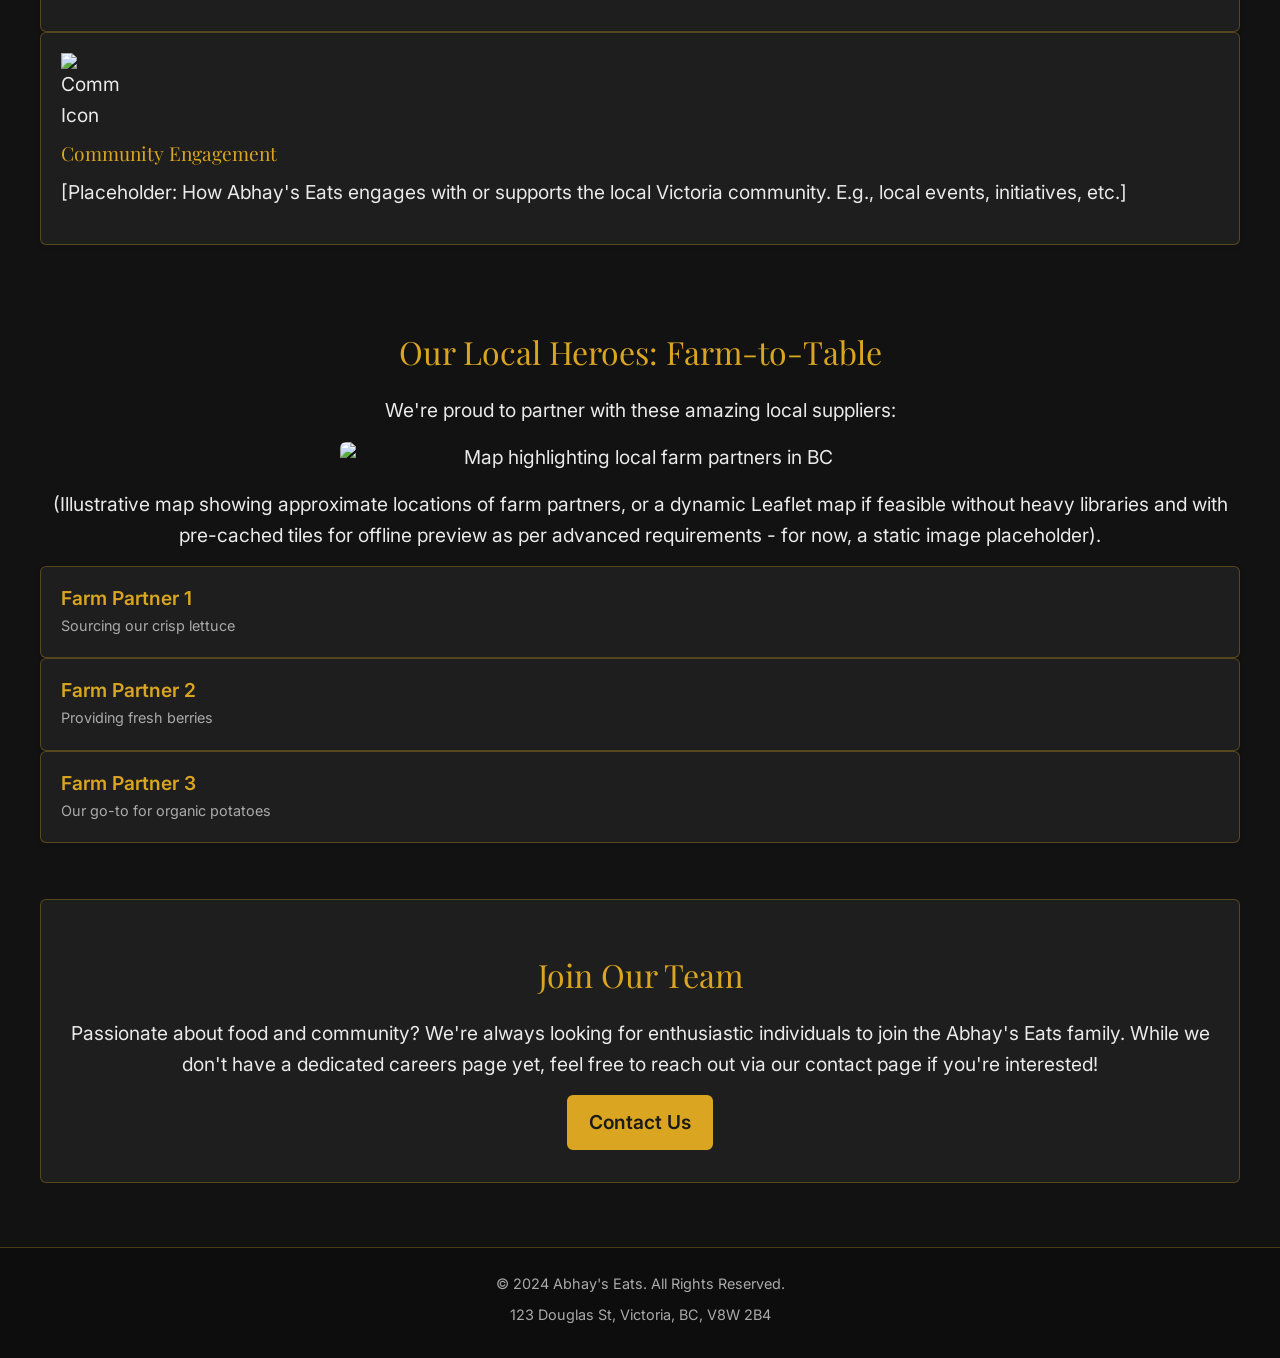
==== commit a0de7cac: "demo" ====
--- a/about.html
+++ b/about.html
@@ -51,7 +51,7 @@
                     <img src="assets/images/abhay-founder_placeholder.jpg" alt="Abhay, Founder of Abhay's Eats" class="founder-image responsive-image shadow-lift">
                 </div>
                 <div class="founder-text-content">
-                    <p class="lead-paragraph">[Placeholder for Abhay's compelling founder story - focusing on passion for Indo-Pacific cuisine, connection to Victoria, and vision for the restaurant. This should be friendly, optimistic, and avoid corporate jargon.]</p>
+                    <p class="lead-paragraph">[Placeholder for Abhay's compelling founder story - focusing on passion for unique cuisine, connection to Victoria, and vision for the restaurant. This should be friendly, optimistic, and avoid corporate jargon.]</p>
                     <p>[More details about the journey, inspiration, and commitment to quality and flavour.]</p>
                     <a href="contact.html#message-abhay" class="button button-secondary">Send a Message</a>
                 </div>
--- a/css/styles.css
+++ b/css/styles.css
@@ -2,24 +2,25 @@
 
 /* --- CSS Custom Properties (Variables) --- */
 :root {
-    /* Color Palette */
-    --color-ocean-blue: #005C8D;
-    --color-wasabi-green: #7DBE45;
-    --color-saffron-accent: #FFC857;
-    --color-neutral-dark: #151515; /* High-contrast neutral */
-    --color-cloud: #FFFFFF;       /* Using pure white for a clean background */
-    --color-background-subtle: #F4F8FA; /* New subtle background */
-    
-    --color-text-primary: var(--color-neutral-dark);
-    --color-text-secondary: #555555; /* A slightly lighter grey for secondary text */
-    --color-background-light: var(--color-background-subtle); /* CHANGED from --color-cloud */
-    --color-background-cards: var(--color-cloud); /* Explicitly keep cards white for contrast */
-    --color-background-dark: var(--color-neutral-dark); /* For footer or inverted sections */
-    --color-accent-primary: var(--color-saffron-accent);
-    --color-accent-secondary: var(--color-wasabi-green);
-    --color-call-to-action: var(--color-saffron-accent); /* Saffron for CTAs */
-    --color-primary-theme: var(--color-ocean-blue);
-    --color-secondary-theme: var(--color-wasabi-green);
+    /* New Black & Gold Color Palette */
+    --color-rich-black: #121212; /* Deep, rich black for backgrounds */
+    --color-lustrous-gold: #DAA520; /* Goldenrod - a classic, rich gold for primary accents */
+    --color-bright-gold-accent: #FFC857; /* Saffron, kept for brighter highlights, or a slightly lighter gold like #FFD700 */
+    --color-off-white-text: #EAEAEA; /* Soft off-white for text on dark backgrounds */
+    --color-dark-text-on-gold: #1A1A1A; /* Very dark grey for text on gold elements */
+    --color-card-background: #1E1E1E; /* Slightly lighter than main black for cards */
+    --color-border-gold-subtle: rgba(218, 165, 32, 0.3); /* Subtle gold for borders/hovers */
+
+    /* --- Primary Theme Variables --- */
+    --color-background-main: var(--color-rich-black);
+    --color-background-cards: var(--color-card-background);
+    --color-text-primary-on-dark: var(--color-off-white-text);
+    --color-text-secondary-on-dark: #AAAAAA; /* Lighter grey for secondary text on dark */
+    --color-text-on-accent: var(--color-dark-text-on-gold);
+
+    --color-theme-primary: var(--color-lustrous-gold);
+    --color-theme-secondary: var(--color-bright-gold-accent); /* Can be used for secondary highlights */
+    --color-theme-text-main: var(--color-rich-black); /* Default text if on a light (gold) bg */
 
     /* Typography */
     --font-primary: 'Inter', system-ui, -apple-system, BlinkMacSystemFont, "Segoe UI", Roboto, Oxygen, Ubuntu, Cantarell, "Open Sans", "Helvetica Neue", sans-serif;
@@ -37,8 +38,8 @@
 /* --- Basic Body & Typography Styling --- */
 body {
     font-family: var(--font-primary);
-    color: var(--color-text-primary);
-    background-color: var(--color-background-light);
+    color: var(--color-text-primary-on-dark);
+    background-color: var(--color-background-main);
     line-height: 1.6;
     font-size: clamp(0.9rem, 0.6vw + 0.8rem, 1.2rem); /* Responsive base font size from lean prompt, adjusted max */
     margin: 0; /* Already in reset, but good for explicitness */
@@ -49,7 +50,7 @@
 
 h1, h2, h3, h4, h5, h6 {
     font-family: var(--font-headlines);
-    color: var(--color-primary-theme); /* Using ocean blue for headlines */
+    color: var(--color-theme-primary); /* Gold for headlines */
     margin-top: calc(var(--spacing-unit) * 3);
     margin-bottom: calc(var(--spacing-unit) * 1.5);
     line-height: 1.2;
@@ -72,13 +73,13 @@
 }
 
 a {
-    color: var(--color-primary-theme);
+    color: var(--color-theme-primary); /* Gold for links */
     text-decoration: none;
 }
 
 a:hover, a:focus {
     text-decoration: underline;
-    color: var(--color-secondary-theme); /* Wasabi green for link hover */
+    color: var(--color-theme-secondary); /* Brighter gold for link hover */
 }
 
 img {
@@ -89,9 +90,9 @@
 
 /* --- Header Enhancements --- */
 header {
-    background-color: var(--color-cloud); /* Kept light for a clean look */
-    padding: var(--spacing-unit) calc(var(--spacing-unit) * 3); /* Reduced vertical padding slightly */
-    border-bottom: 1px solid #e0e0e0; /* Softer border */
+    background-color: var(--color-rich-black); /* Rich black header */
+    padding: var(--spacing-unit) calc(var(--spacing-unit) * 3);
+    border-bottom: 1px solid var(--color-border-gold-subtle); /* Subtle gold border */
     display: flex;
     justify-content: space-between;
     align-items: center;
@@ -101,17 +102,23 @@
     box-shadow: 0 2px 5px rgba(0,0,0,0.05); /* Subtle shadow for depth */
 }
 
+nav { /* Added flex properties to nav to center the ul */
+    flex-grow: 1; /* Allows nav to take up available space */
+    display: flex;
+    justify-content: center; /* Centers the ul within the nav element */
+}
+
 .logo-container .logo-text {
     font-family: var(--font-headlines);
     font-size: clamp(1.8rem, 0.5vw + 1.6rem, 2.2rem); /* Slightly larger logo */
     font-weight: 700; /* Playfair Display bold */
-    color: var(--color-primary-theme); /* Ocean blue for logo */
+    color: var(--color-theme-primary); /* Gold for logo */
     text-decoration: none;
     transition: color 0.3s ease;
 }
 
 .logo-container .logo-text:hover {
-    color: var(--color-neutral-dark);
+    color: var(--color-bright-gold-accent); /* Brighter gold on hover */
 }
 
 nav ul {
@@ -129,7 +136,7 @@
     text-decoration: none;
     font-weight: 600; /* Inter semi-bold */
     font-family: var(--font-primary);
-    color: var(--color-neutral-dark); /* Darker text for better contrast */
+    color: var(--color-off-white-text); /* Off-white nav links */
     padding: calc(var(--spacing-unit) * 1.5) calc(var(--spacing-unit) * 2); /* Increased padding for bigger hit area */
     border-radius: var(--border-radius-medium); /* Slightly more rounded */
     transition: background-color 0.3s ease, color 0.3s ease, transform 0.2s ease;
@@ -145,7 +152,7 @@
     transform: translateX(-50%);
     width: 0;
     height: 2px;
-    background-color: var(--color-saffron-accent);
+    background-color: var(--color-lustrous-gold); /* Gold underline effect */
     transition: width 0.3s ease;
 }
 
@@ -159,14 +166,14 @@
 nav ul li a:focus,
 nav ul li a.active {
     background-color: transparent; /* Remove background color change */
-    color: var(--color-primary-theme); /* Change text color to primary theme on hover/active */
+    color: var(--color-lustrous-gold); /* Gold text color on hover/active */
     text-decoration: none; /* Ensure no underline from default browser styles */
     transform: translateY(-1px); /* Subtle lift effect */
 }
 
 /* Adjust active link specifically if an active class is used */
 nav ul li a.active {
-    color: var(--color-primary-theme);
+    color: var(--color-lustrous-gold);
     font-weight: 700; /* Bolder for active */
 }
 
@@ -184,8 +191,8 @@
     position: absolute;
     top: -5px;
     right: -10px;
-    background-color: var(--color-call-to-action); /* Saffron for cart count */
-    color: var(--color-neutral-dark); /* Dark text for better contrast on saffron */
+    background-color: var(--color-lustrous-gold); /* Gold for cart count */
+    color: var(--color-dark-text-on-gold); /* Dark text for contrast */
     border-radius: 50%;
     padding: 2px 6px;
     font-size: 0.75rem;
@@ -202,70 +209,73 @@
 }
 
 footer {
-    background-color: var(--color-neutral-dark);
-    color: var(--color-cloud);
+    background-color: #0D0D0D; /* Slightly different black for footer, or var(--color-rich-black) */
+    color: var(--color-off-white-text); /* Off-white text */
     padding: calc(var(--spacing-unit) * 3) calc(var(--spacing-unit) * 3);
     text-align: center;
     margin-top: calc(var(--spacing-unit) * 4);
+    border-top: 1px solid var(--color-border-gold-subtle);
 }
 
 footer p {
     margin-bottom: var(--spacing-unit);
     font-size: 0.9rem;
+    color: var(--color-text-secondary-on-dark); /* Lighter grey for footer secondary text */
 }
 
 footer a {
-    color: var(--color-accent-primary); /* Saffron for footer links */
+    color: var(--color-lustrous-gold); /* Gold for footer links */
 }
 footer a:hover, footer a:focus {
-    color: var(--color-accent-secondary); /* Wasabi for footer link hover */
+    color: var(--color-bright-gold-accent); /* Brighter gold for footer link hover */
 }
 
 /* --- Utility Classes --- */
 .button {
     display: inline-block;
     padding: calc(var(--spacing-unit) * 1.25) calc(var(--spacing-unit) * 2.5);
-    background-color: var(--color-call-to-action); /* Saffron for general buttons/CTAs */
-    color: var(--color-neutral-dark); /* Dark text on Saffron for contrast */
+    background-color: var(--color-lustrous-gold); /* Gold for general buttons/CTAs */
+    color: var(--color-dark-text-on-gold); /* Dark text on Gold for contrast */
     text-decoration: none;
     border-radius: var(--border-radius-medium);
     font-weight: 600; /* Inter semi-bold */
     font-family: var(--font-primary);
     text-align: center;
-    border: 2px solid transparent; /* Adding border for focus state */
+    border: 2px solid var(--color-lustrous-gold); /* Gold border */
     cursor: pointer;
     transition: background-color 0.3s ease, color 0.3s ease, transform 0.2s ease, border-color 0.3s ease;
 }
 
 .button:hover, .button:focus {
-    background-color: #e6b44a; /* Darker Saffron */
-    color: var(--color-neutral-dark);
+    background-color: var(--color-bright-gold-accent); /* Brighter gold on hover */
+    border-color: var(--color-bright-gold-accent);
+    color: var(--color-dark-text-on-gold);
     text-decoration: none;
     transform: translateY(-2px);
-    border-color: var(--color-neutral-dark); /* Border for focus indication */
-}
-
-.button-primary { /* Could be used for more prominent CTAs if needed */
-    background-color: var(--color-primary-theme); /* Ocean blue */
-    color: var(--color-cloud);
+}
+
+.button-primary { /* This can be the main gold button style now */
+    background-color: var(--color-lustrous-gold);
+    color: var(--color-dark-text-on-gold);
+    border-color: var(--color-lustrous-gold);
 }
 
 .button-primary:hover, .button-primary:focus {
-    background-color: #004469; /* Darker ocean blue */
-    color: var(--color-cloud);
-    border-color: var(--color-saffron-accent);
-}
-
-.button-secondary { /* Example for a secondary action style */
+    background-color: var(--color-bright-gold-accent);
+    border-color: var(--color-bright-gold-accent);
+    color: var(--color-dark-text-on-gold);
+}
+
+.button-secondary { /* Dark button with gold outline/text */
     background-color: transparent;
-    color: var(--color-primary-theme);
-    border: 2px solid var(--color-primary-theme);
+    color: var(--color-lustrous-gold);
+    border: 2px solid var(--color-lustrous-gold);
 }
 
 .button-secondary:hover, .button-secondary:focus {
-    background-color: var(--color-primary-theme);
-    color: var(--color-cloud);
-    border-color: var(--color-primary-theme);
+    background-color: var(--color-lustrous-gold);
+    color: var(--color-dark-text-on-gold);
+    border-color: var(--color-lustrous-gold);
 }
 
 /* Basic responsive considerations for navigation */
@@ -302,7 +312,7 @@
 
 /* Accessibility: Focus visible */
 *:focus-visible {
-  outline: 3px solid var(--color-saffron-accent);
+  outline: 3px solid var(--color-lustrous-gold); /* Gold focus outline */
   outline-offset: 2px;
 }
 
@@ -322,8 +332,8 @@
 
 .hero-section {
     position: relative; /* Needed for absolute positioning of overlay and image */
-    background-color: var(--color-primary-theme); /* Fallback if image fails */
-    color: var(--color-cloud);
+    background-color: var(--color-rich-black); /* Fallback if image fails */
+    color: var(--color-off-white-text);
     padding: calc(var(--spacing-unit) * 8) calc(var(--spacing-unit) * 3); /* Increased padding */
     margin-bottom: calc(var(--spacing-unit) * 4);
     overflow: hidden; /* To contain pseudo-elements or absolutely positioned children */
@@ -347,9 +357,9 @@
     left: 0;
     width: 100%;
     height: 100%;
-    background-color: rgba(0, 92, 141, 0.5); /* Ocean blue with 50% opacity for a lighter blur effect */
-    backdrop-filter: blur(5px); /* Added blur effect */
-    -webkit-backdrop-filter: blur(5px); /* Safari support for backdrop-filter */
+    background-color: rgba(0, 0, 0, 0.5); /* Dark overlay, 50% opacity */
+    backdrop-filter: blur(5px);
+    -webkit-backdrop-filter: blur(5px);
     z-index: 2;
 }
 
@@ -359,7 +369,7 @@
 }
 
 .hero-section .hero-title {
-    color: var(--color-cloud);
+    color: var(--color-off-white-text); /* Off-white for hero title */
     font-size: clamp(2.8rem, 2vw + 2.2rem, 4.5rem); /* Even larger hero title */
     margin-bottom: calc(var(--spacing-unit) * 2);
     font-weight: 700; /* Playfair Display Bold */
@@ -367,8 +377,8 @@
 }
 
 .hero-title .highlight-playful {
-    font-family: 'Playfair Display', serif; /* Or a more playful script if available */
-    color: var(--color-saffron-accent); /* Saffron accent for highlight */
+    font-family: 'Playfair Display', serif;
+    color: var(--color-lustrous-gold); /* Gold for highlight */
     display: inline-block; /* Allows for subtle transformations if desired */
 }
 
@@ -432,7 +442,7 @@
 .founder-text-content .lead-paragraph {
     font-size: clamp(1.1rem, 0.5vw + 0.9rem, 1.3rem);
     font-weight: 400;
-    color: var(--color-text-secondary);
+    color: var(--color-text-secondary-on-dark);
     line-height: 1.7;
     margin-bottom: calc(var(--spacing-unit) * 2.5);
 }
@@ -444,8 +454,8 @@
 /* Card visual polish */
 .sustainability-points .point,
 .farm-partners-list li {
-    background-color: var(--color-background-cards); /* Ensure cards stay white */
-    border: 1px solid #e0e0e0;
+    background-color: var(--color-background-cards); /* Dark card background */
+    border: 1px solid var(--color-border-gold-subtle); /* Subtle gold border for cards */
     border-radius: var(--border-radius-medium);
     padding: calc(var(--spacing-unit) * 2.5);
     flex: 1 1 300px;
@@ -463,7 +473,7 @@
     left: 0;
     width: 100%;
     height: 4px; /* Thickness of the accent border */
-    background-color: var(--color-saffron-accent); /* Saffron accent */
+    background-color: var(--color-lustrous-gold); /* Gold accent top border */
     transform: scaleX(0);
     transform-origin: left;
     transition: transform 0.4s ease-out;
@@ -477,8 +487,8 @@
 .sustainability-points .point:hover,
 .farm-partners-list li:hover {
     transform: translateY(-5px);
-    box-shadow: 0 6px 15px rgba(0,0,0,0.1);
-    border-color: #d0d0d0; /* Slightly darker border on hover */
+    box-shadow: 0 6px 15px rgba(218, 165, 32, 0.1); /* Subtle gold shadow */
+    border-color: var(--color-lustrous-gold); /* Stronger gold border on hover */
 }
 
 .sustainability-points .point img {
@@ -487,7 +497,7 @@
 }
 
 .sustainability-points .point h4 {
-    color: var(--color-secondary-theme); /* Wasabi green for sub-section titles */
+    color: var(--color-lustrous-gold); /* Gold for sub-section titles in cards */
     margin-top: 0;
 }
 
@@ -497,15 +507,16 @@
 }
 
 #careers-preview {
-    background-color: #f9f9f9; /* Light grey background for contrast */
+    background-color: var(--color-card-background); /* Dark card background */
     padding: calc(var(--spacing-unit) * 4) calc(var(--spacing-unit) * 3);
     text-align: center;
     border-radius: var(--border-radius-medium);
     margin-top: calc(var(--spacing-unit) * 4);
+    border: 1px solid var(--color-border-gold-subtle);
 }
 
 #careers-preview h3 {
-    color: var(--color-primary-theme);
+    color: var(--color-lustrous-gold);
 }
 
 /* Enhancements for general page structure */
@@ -522,7 +533,7 @@
 .farm-partners-list li h4 {
     font-family: var(--font-primary);
     font-weight: 600; /* Inter semi-bold */
-    color: var(--color-primary-theme); /* Ocean blue for partner names */
+    color: var(--color-lustrous-gold); /* Gold for partner names */
     margin-top: 0;
     margin-bottom: calc(var(--spacing-unit) * 0.5);
 }
@@ -534,11 +545,11 @@
 
 .farm-partners-list li h4 a:hover {
     text-decoration: underline;
-    color: var(--color-secondary-theme); /* Wasabi green for hover */
+    color: var(--color-bright-gold-accent); /* Brighter gold for hover */
 }
 
 .farm-partners-list li p {
     font-size: 0.9rem;
-    color: var(--color-text-secondary);
+    color: var(--color-text-secondary-on-dark); /* Lighter grey for card text */
     margin-bottom: 0;
 }
